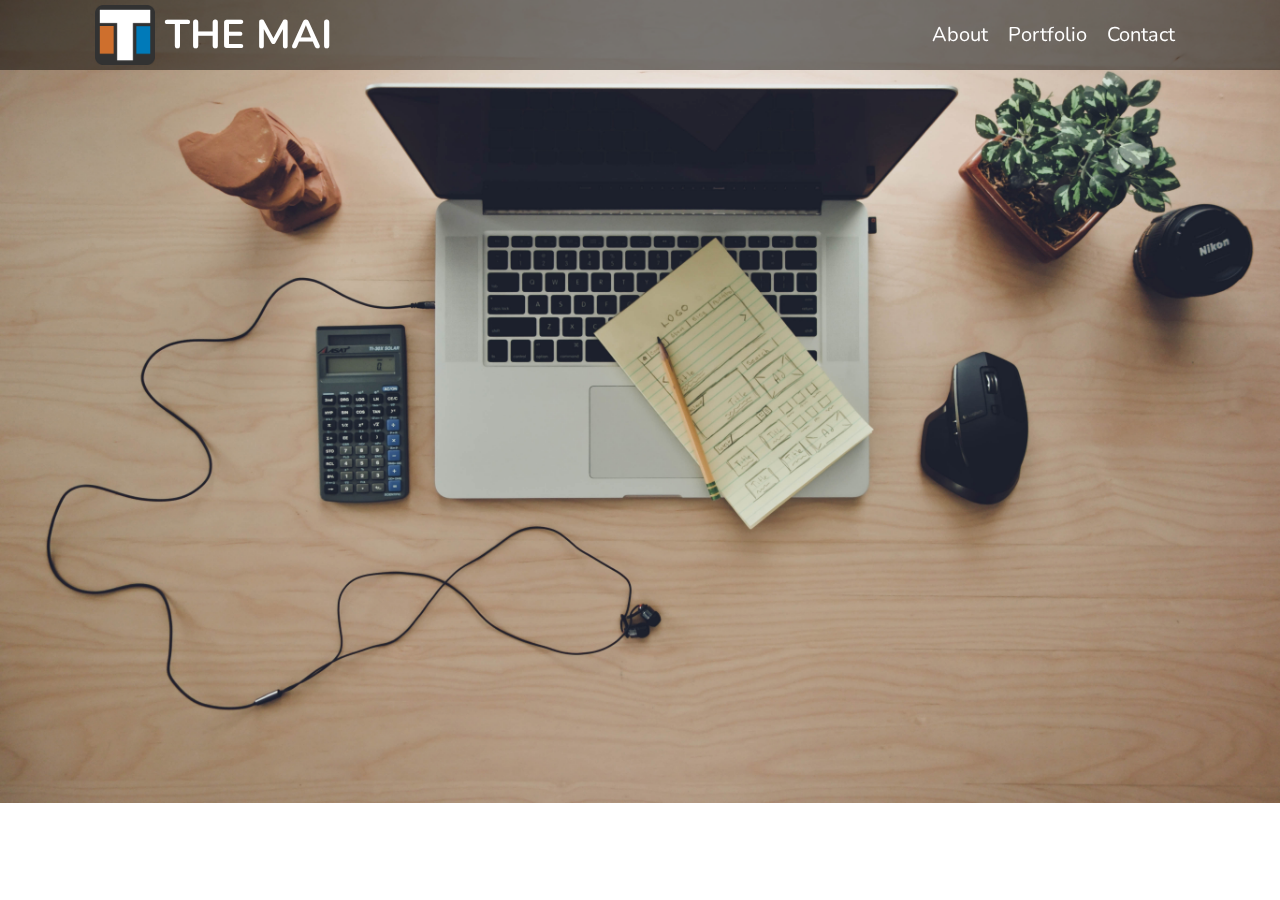
==== index.html @ 0ff96a05 "add header baner and header background" ====
<!DOCTYPE html>
<html lang="en">

<head>
    <meta charset="UTF-8">
    <meta name="viewport" content="width=device-width, initial-scale=1.0">
    <meta http-equiv="X-UA-Compatible" content="ie=edge">

    <link rel="stylesheet" href="./assets/css/reset.css">
    <link rel="stylesheet" href="https://maxcdn.bootstrapcdn.com/bootstrap/4.0.0/css/bootstrap.min.css" integrity="sha384-Gn5384xqQ1aoWXA+058RXPxPg6fy4IWvTNh0E263XmFcJlSAwiGgFAW/dAiS6JXm"
        crossorigin="anonymous">
    <script src="https://maxcdn.bootstrapcdn.com/bootstrap/4.0.0/js/bootstrap.min.js" integrity="sha384-JZR6Spejh4U02d8jOt6vLEHfe/JQGiRRSQQxSfFWpi1MquVdAyjUar5+76PVCmYl"
        crossorigin="anonymous"></script>
    <link rel="stylesheet" href="./assets/css/style.css">

    <link rel="icon" href="./assets/images/favicon.ico">
    <link href="https://fonts.googleapis.com/css?family=Nunito" rel="stylesheet">


    <title>The Mai | Developer</title>
</head>

<body>
    <header>
        <img class="header-bg" src="./assets/images/header-bg2_1.jpg" alt="header background" />
        
        <!-- Header Banner-->
        <div class="header-wrapper">
            <div class="cointainer">
                <div class="row">
                    <!-- Header Logo + Text -->
                    <div class="logo-header col-lg-3">
                        <img class="logo" src="./assets/images/fullicon-lighter.png" alt="The Mai Logo" />
                        <h1>THE MAI</h1>
                    </div>                    
                    <!-- Header Navigation -->
                    <div class="col-lg-9 d-flex align-items-center justify-content-end">
                        <ul class="nav">
                            <li class="nav-item">
                                <a class="nav-link active" href="#">About</a>
                            </li>
                            <li class="nav-item">
                                <a class="nav-link active" href="#">Portfolio</a>
                            </li>
                            <li class="nav-item">
                                <a class="nav-link active" href="#">Contact</a>
                            </li>
                        </ul>
                    </div>
                    <!-- Header Floating Text -->
                </div>
            </div>
        </div>        


    </header>


</body>

</html>
---- assets/css/style.css ----
body {
    height: 150%;
}

header {
    width: 100%;        
    
}

.header-wrapper {    
    width: inherit;
    position: fixed;        
    margin: auto;
    background: url("../images/black50.png");
    font-family: 'Nunito', sans-serif;    
}

.header-bg {
    position: fixed;
    width: inherit;     
    
    z-index: 0;
}

.header-wrapper .cointainer {
    width: 1100px;
    margin: auto;
    padding: 5px;
    opacity: 1;
}

.logo-header .logo {
    width: 60px;
    height: 60px;
    float: left;
    margin-right: 10px;
}

h1 {    
    font-weight: bold;        
    color: #ffffff;
    line-height: 60px;
    margin: 0;
}

.nav-link {    
    font-size: 20px;
    padding: 10px;
    color: #fff;
}
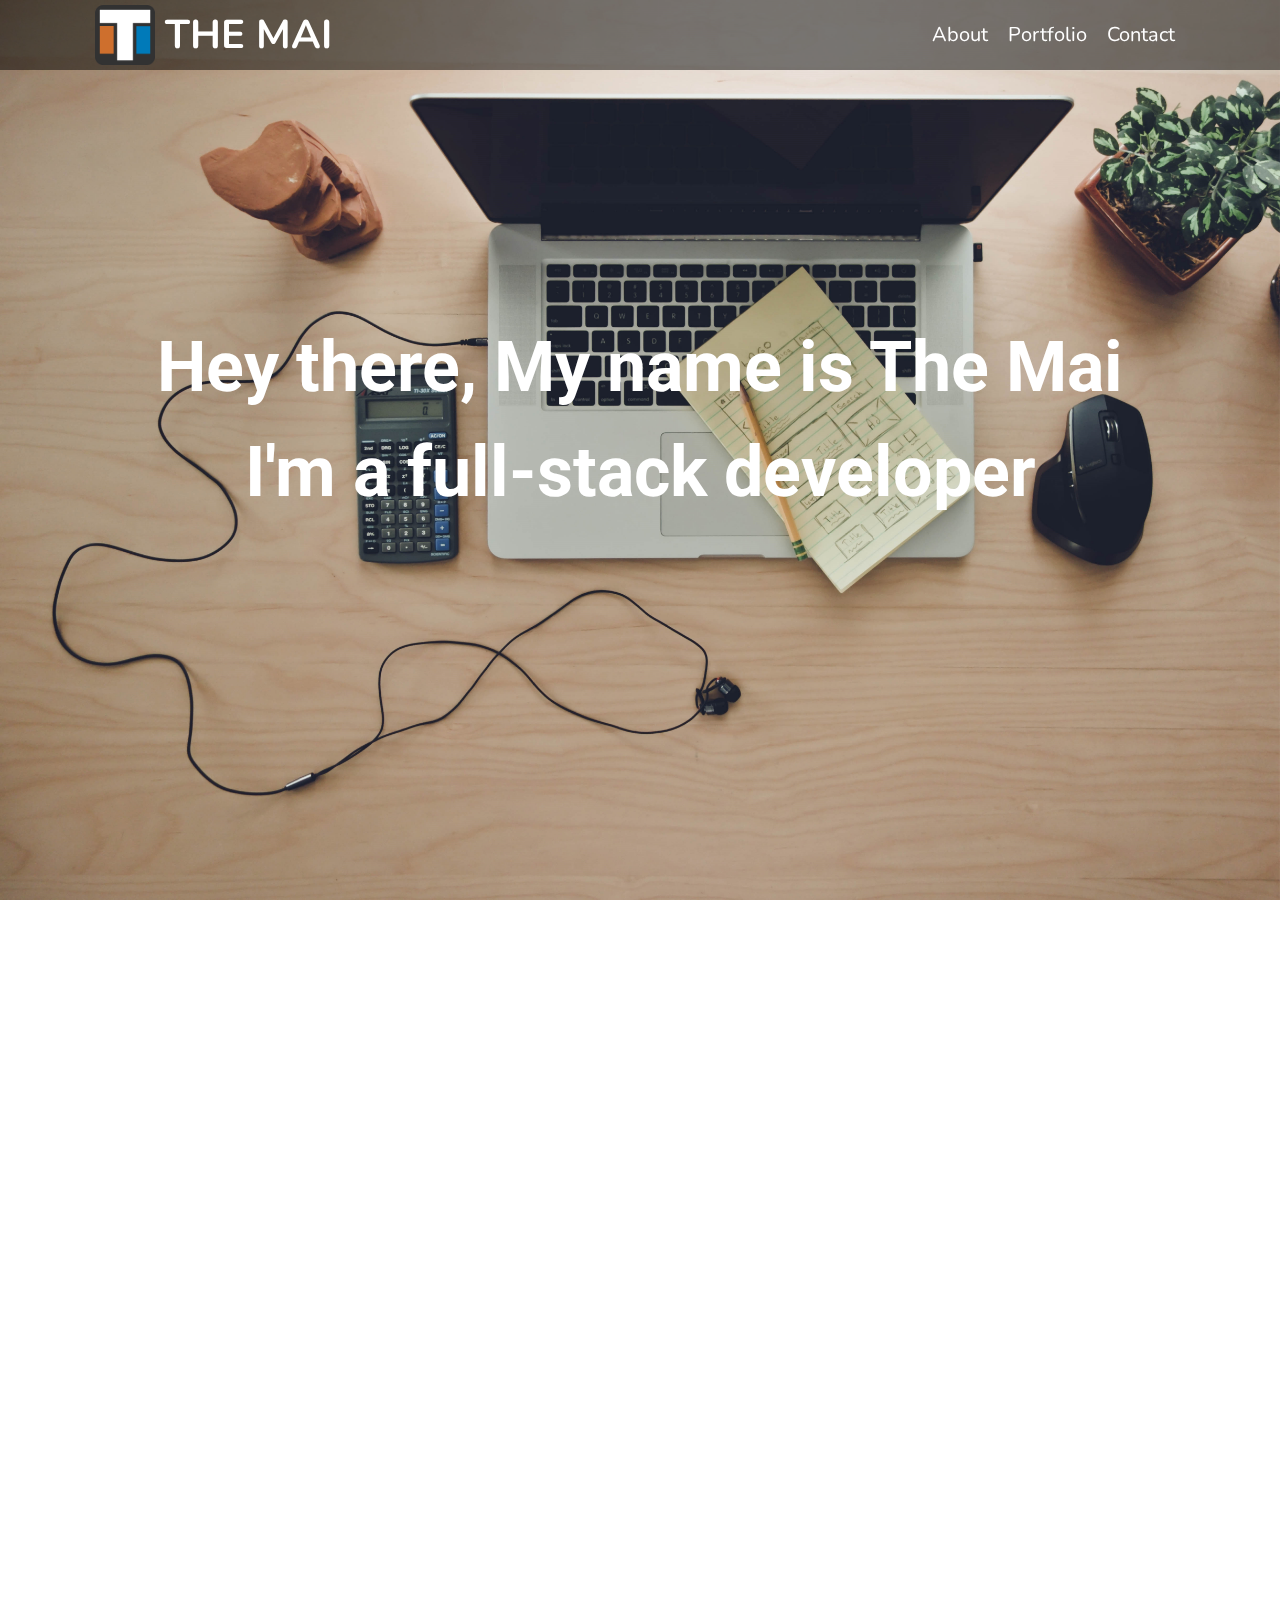
==== commit ec1b90e8: "finish header" ====
--- a/index.html
+++ b/index.html
@@ -12,9 +12,11 @@
     <script src="https://maxcdn.bootstrapcdn.com/bootstrap/4.0.0/js/bootstrap.min.js" integrity="sha384-JZR6Spejh4U02d8jOt6vLEHfe/JQGiRRSQQxSfFWpi1MquVdAyjUar5+76PVCmYl"
         crossorigin="anonymous"></script>
     <link rel="stylesheet" href="./assets/css/style.css">
+    <link rel="stylesheet" href="./assets/css/hover.css">
 
     <link rel="icon" href="./assets/images/favicon.ico">
-    <link href="https://fonts.googleapis.com/css?family=Nunito" rel="stylesheet">
+    <link href="https://fonts.googleapis.com/css?family=Nunito|Roboto" rel="stylesheet">
+
 
 
     <title>The Mai | Developer</title>
@@ -22,39 +24,44 @@
 
 <body>
     <header>
-        <img class="header-bg" src="./assets/images/header-bg2_1.jpg" alt="header background" />
-        
+        <!-- Header Background -->
+        <div class="header-background"></div>
         <!-- Header Banner-->
-        <div class="header-wrapper">
+        <div class="header-wrapper sticky-top">
             <div class="cointainer">
                 <div class="row">
                     <!-- Header Logo + Text -->
                     <div class="logo-header col-lg-3">
                         <img class="logo" src="./assets/images/fullicon-lighter.png" alt="The Mai Logo" />
                         <h1>THE MAI</h1>
-                    </div>                    
+                    </div>
                     <!-- Header Navigation -->
                     <div class="col-lg-9 d-flex align-items-center justify-content-end">
                         <ul class="nav">
                             <li class="nav-item">
-                                <a class="nav-link active" href="#">About</a>
+                                <a class="nav-link hvr-underline-from-center" tabIndex="-1" href="#">About</a>
                             </li>
                             <li class="nav-item">
-                                <a class="nav-link active" href="#">Portfolio</a>
+                                <a class="nav-link hvr-underline-from-center" href="#">Portfolio</a>
                             </li>
                             <li class="nav-item">
-                                <a class="nav-link active" href="#">Contact</a>
+                                <a class="nav-link hvr-underline-from-center" href="#">Contact</a>
                             </li>
-                        </ul>
+                        </ul>                                                
                     </div>
-                    <!-- Header Floating Text -->
                 </div>
             </div>
-        </div>        
-
-
+        </div>
+        <!-- Header Floating Text -->        
+            <div class="floating-text">
+                Hey there, My name is The Mai
+                <br/> I'm a full-stack developer
+            </div>        
     </header>
 
+    <div class="content-wrapper">
+
+    </div>
 
 </body>
 
--- a/assets/css/style.css
+++ b/assets/css/style.css
@@ -1,32 +1,36 @@
-body {
-    height: 150%;
+body {    
+    height: 3000px;
 }
 
-header {
-    width: 100%;        
+header {            
+    height: 100vh;    
+    width: 100%;
     
 }
 
+.header-background {    
+    position: fixed;
+    background: url("../images/header-bg2_1.jpg");
+    background-repeat: no-repeat;
+    background-size: cover;
+    height: inherit;
+    width: inherit;
+}
+
 .header-wrapper {    
-    width: inherit;
-    position: fixed;        
+    width: inherit;    
     margin: auto;
     background: url("../images/black50.png");
     font-family: 'Nunito', sans-serif;    
 }
-
-.header-bg {
-    position: fixed;
-    width: inherit;     
-    
-    z-index: 0;
+.header-bg {    
+    width: inherit;             
 }
 
 .header-wrapper .cointainer {
     width: 1100px;
     margin: auto;
     padding: 5px;
-    opacity: 1;
 }
 
 .logo-header .logo {
@@ -45,6 +49,36 @@
 
 .nav-link {    
     font-size: 20px;
-    padding: 10px;
+    padding: 3px 10px 3px 10px;
+
+    color: #fff;    
+}
+
+.nav-link:hover {
     color: #fff;
 }
+
+.content-wrapper {        
+    position: relative;  
+    width: 100%;
+    height: 5000px;
+    background: white;  
+}
+
+.floating-text {
+    position: fixed;
+    width: 100%;         
+    top: 35vh;
+    font-size: 70px;
+    font-weight: bolder;
+    font-family: 'Roboto', sans-serif; 
+    color: #fff;
+    text-align: center;    
+    margin: auto;
+}
+
+.clearfix::after {
+    content: "";
+    clear: both;
+    display: table;
+}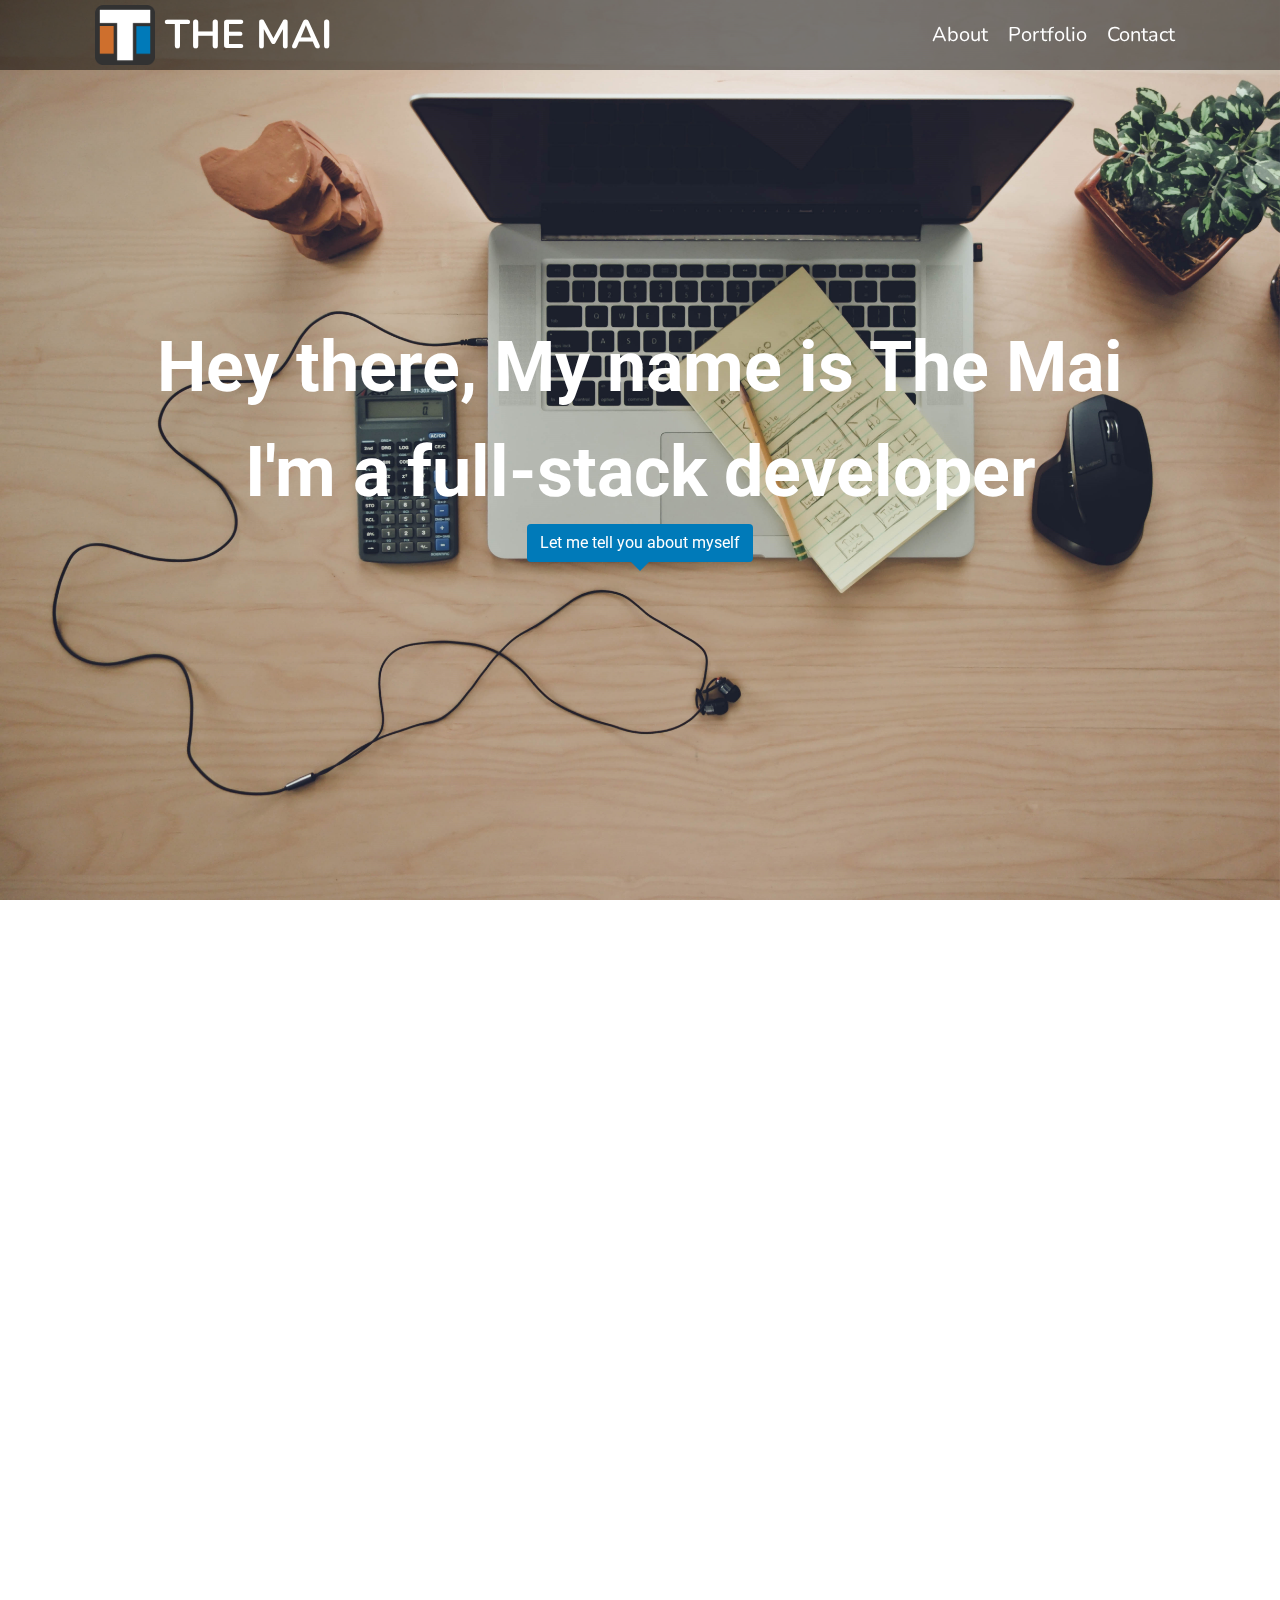
==== commit 7f856b67: "add header button" ====
--- a/index.html
+++ b/index.html
@@ -11,13 +11,11 @@
         crossorigin="anonymous">
     <script src="https://maxcdn.bootstrapcdn.com/bootstrap/4.0.0/js/bootstrap.min.js" integrity="sha384-JZR6Spejh4U02d8jOt6vLEHfe/JQGiRRSQQxSfFWpi1MquVdAyjUar5+76PVCmYl"
         crossorigin="anonymous"></script>
+    <link rel="stylesheet" href="./assets/css/hover.css">
     <link rel="stylesheet" href="./assets/css/style.css">
-    <link rel="stylesheet" href="./assets/css/hover.css">
 
     <link rel="icon" href="./assets/images/favicon.ico">
     <link href="https://fonts.googleapis.com/css?family=Nunito|Roboto" rel="stylesheet">
-
-
 
     <title>The Mai | Developer</title>
 </head>
@@ -47,19 +45,25 @@
                             <li class="nav-item">
                                 <a class="nav-link hvr-underline-from-center" href="#">Contact</a>
                             </li>
-                        </ul>                                                
+                        </ul>
                     </div>
                 </div>
             </div>
         </div>
-        <!-- Header Floating Text -->        
-            <div class="floating-text">
-                Hey there, My name is The Mai
-                <br/> I'm a full-stack developer
-            </div>        
+        <!-- Header Floating Text -->
+        <div class="floating-text">
+            Hey there, My name is The Mai <br/> I'm a full-stack developer
+            <br/>
+            <button class="btn hvr-hang hvr-bubble-bottom btn-header">
+                Let me tell you about myself
+            </button>
+        </div>
     </header>
 
     <div class="content-wrapper">
+        <section id="about-section">
+
+        </section>
 
     </div>
 
--- a/assets/css/style.css
+++ b/assets/css/style.css
@@ -55,14 +55,7 @@
 }
 
 .nav-link:hover {
-    color: #fff;
-}
-
-.content-wrapper {        
-    position: relative;  
-    width: 100%;
-    height: 5000px;
-    background: white;  
+    color: #fff; 
 }
 
 .floating-text {
@@ -73,12 +66,28 @@
     font-weight: bolder;
     font-family: 'Roboto', sans-serif; 
     color: #fff;
-    text-align: center;    
-    margin: auto;
+    text-align: center;             
+}
+
+.content-wrapper {        
+    position: relative;  
+    width: 100%;
+    height: 5000px;
+    background: white;  
 }
 
 .clearfix::after {
     content: "";
     clear: both;
     display: table;
+}
+
+.btn-header {    
+    background: #007AB9;
+    color: #fff;    
+    top:-40px;    
+}
+
+.btn:focus, .btn:active {    
+    box-shadow: none;
 }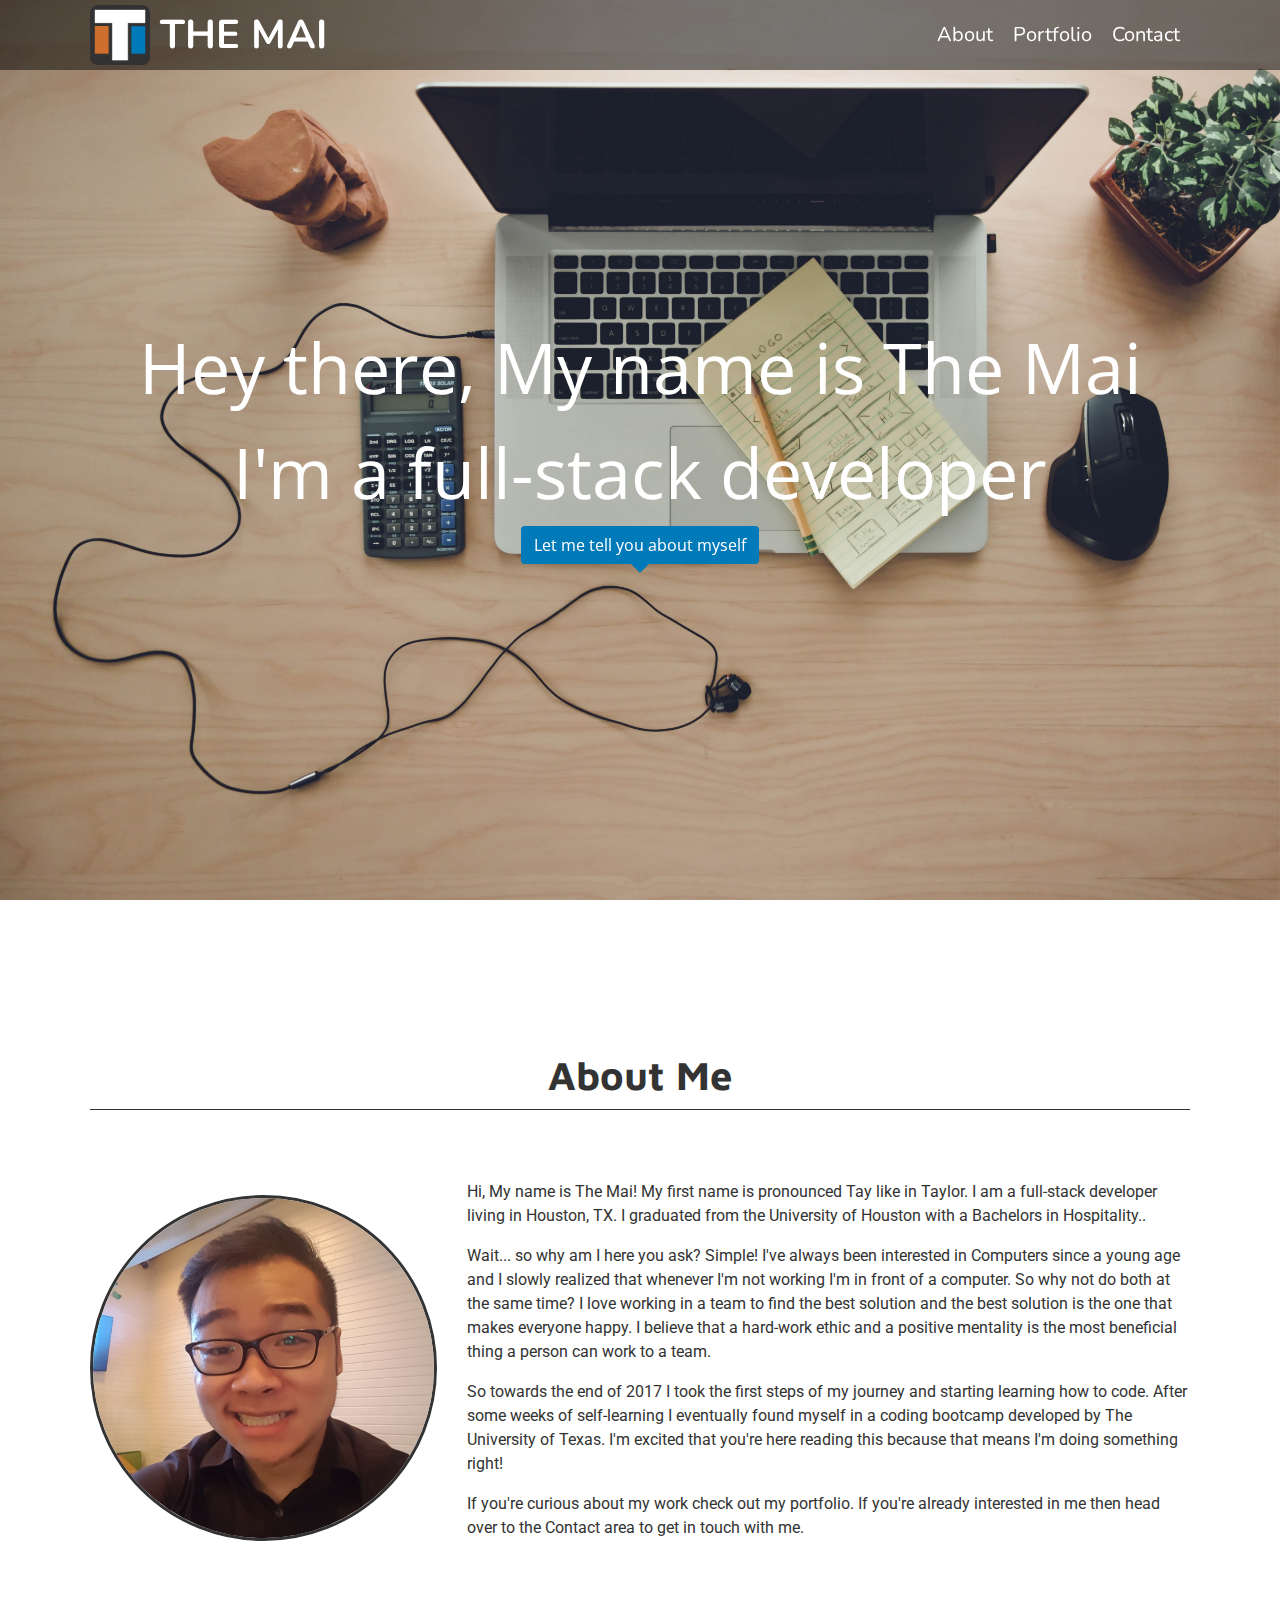
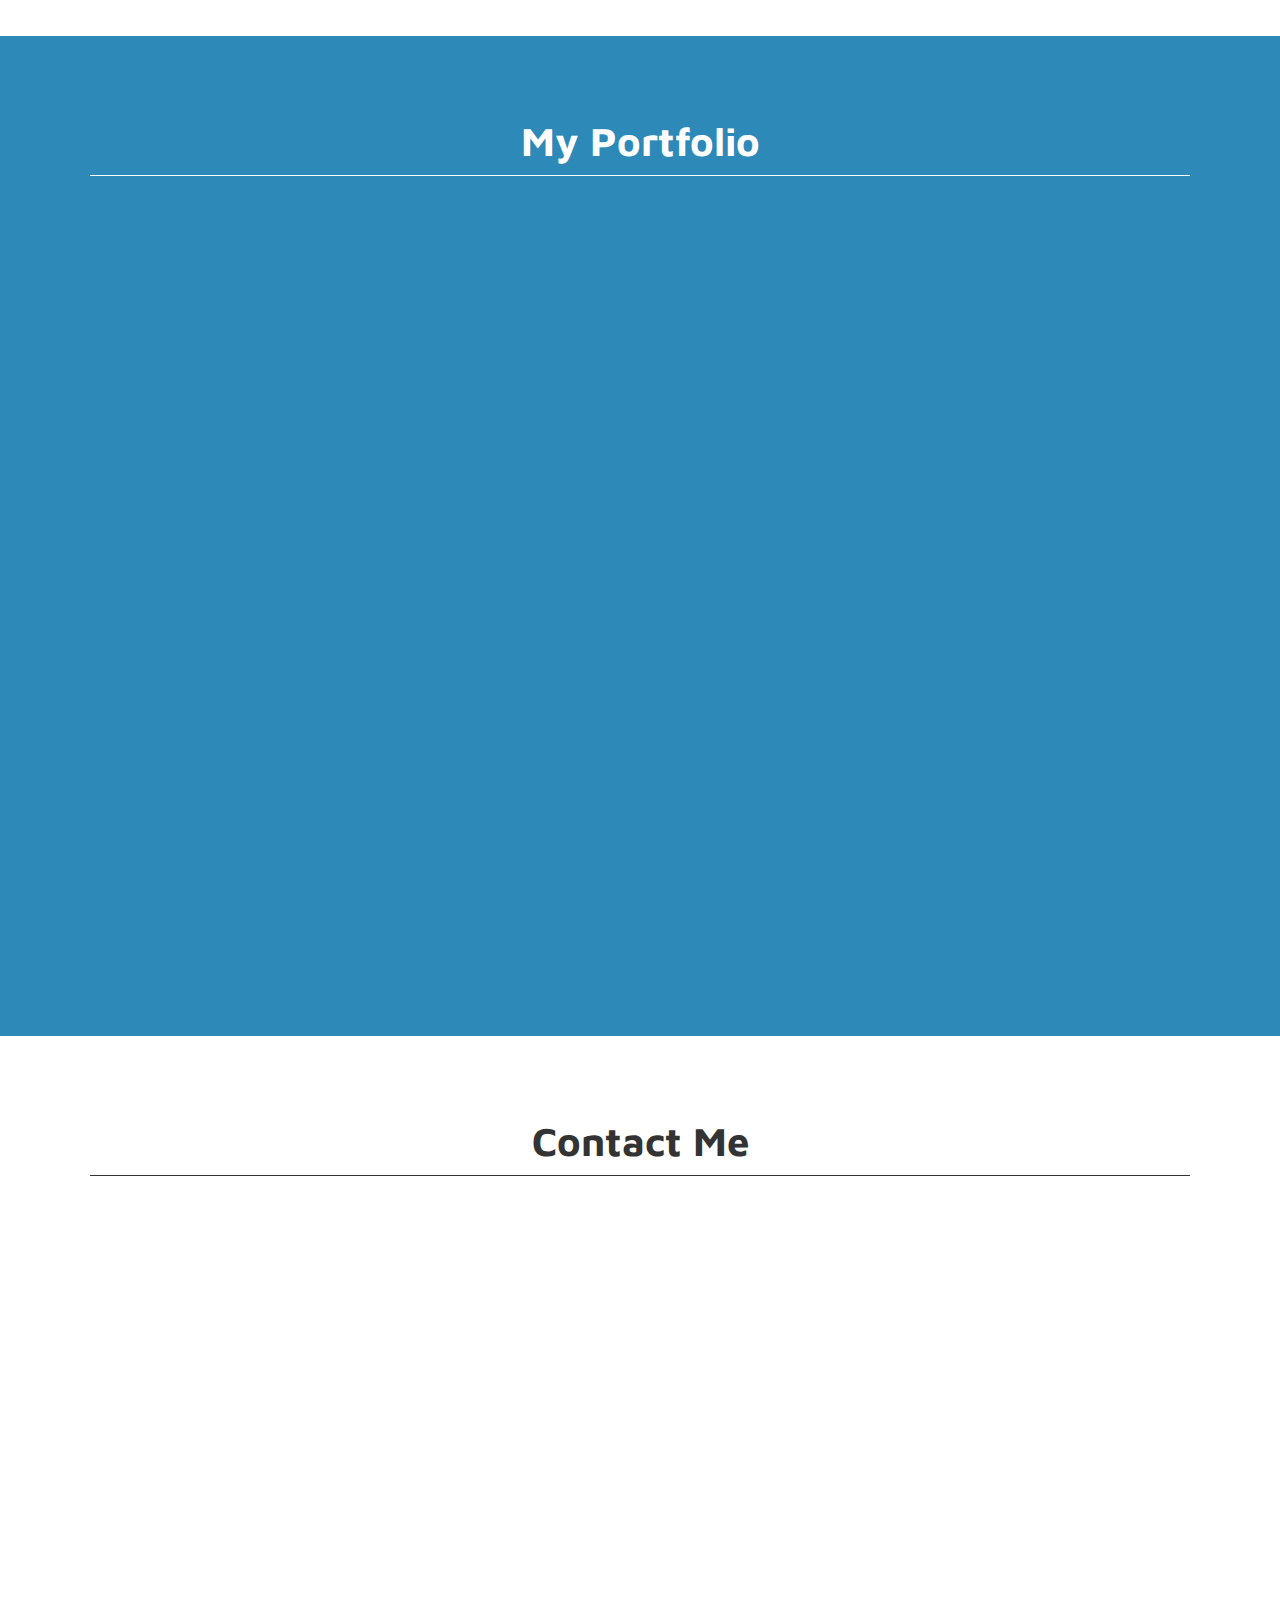
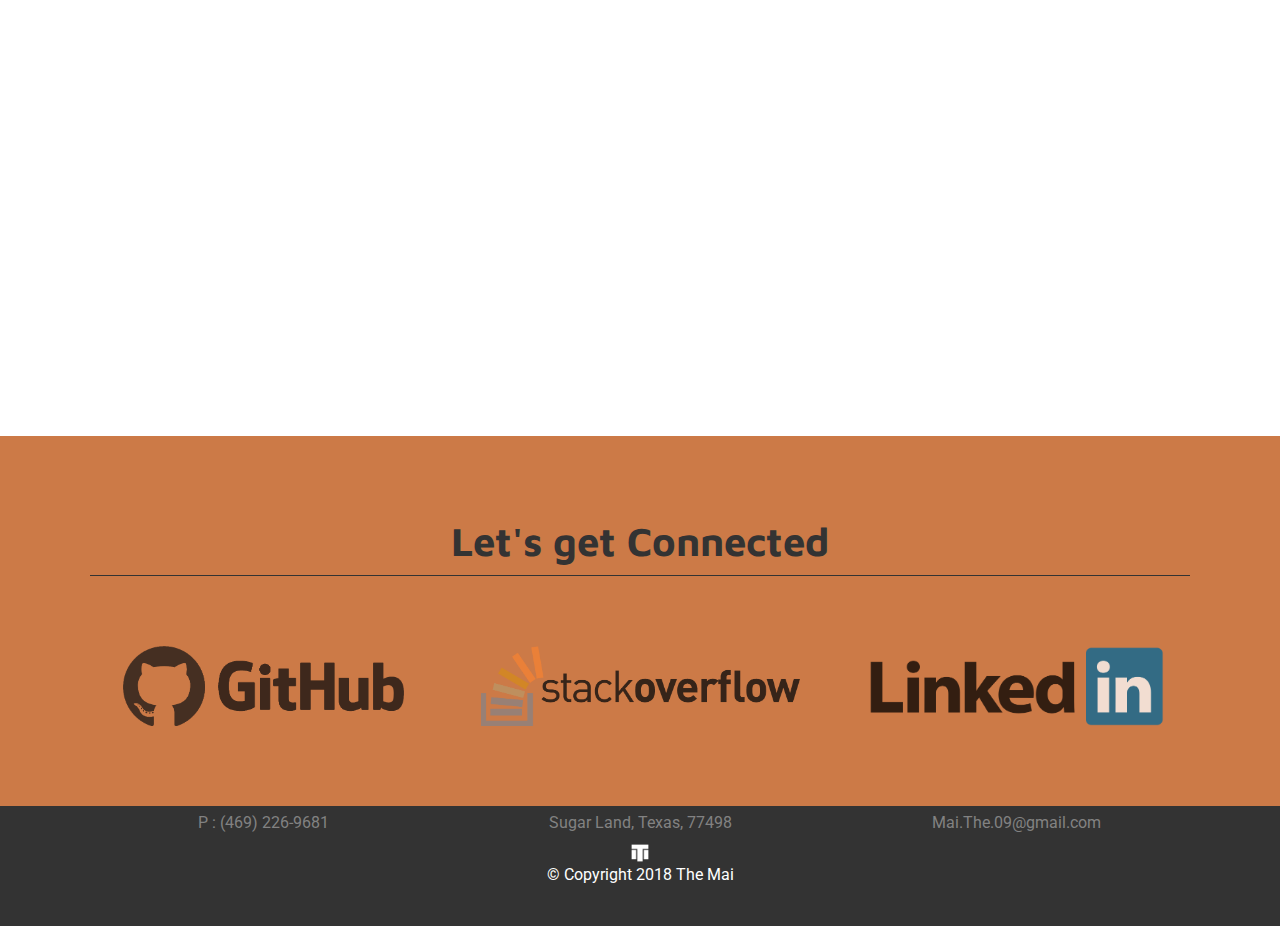
==== commit 21da412a: "Finish connect section footer" ====
--- a/index.html
+++ b/index.html
@@ -11,62 +11,167 @@
         crossorigin="anonymous">
     <script src="https://maxcdn.bootstrapcdn.com/bootstrap/4.0.0/js/bootstrap.min.js" integrity="sha384-JZR6Spejh4U02d8jOt6vLEHfe/JQGiRRSQQxSfFWpi1MquVdAyjUar5+76PVCmYl"
         crossorigin="anonymous"></script>
+    <link href="https://fonts.googleapis.com/css?family=Open+Sans:700|Nunito|Roboto|Maven+Pro:700" rel="stylesheet">
     <link rel="stylesheet" href="./assets/css/hover.css">
     <link rel="stylesheet" href="./assets/css/style.css">
 
     <link rel="icon" href="./assets/images/favicon.ico">
-    <link href="https://fonts.googleapis.com/css?family=Nunito|Roboto" rel="stylesheet">
 
-    <title>The Mai | Developer</title>
+
+    <title>The Mai | I Make Things</title>
 </head>
 
 <body>
+    <!-- Sticky Banner-->
+    <div class="banner-wrapper sticky-top">
+        <div class="cointainer">
+            <div class="row">
+                <!-- Sticky Logo + Text -->
+                <div class="logo-header col-lg-3">
+                    <a href="#">
+                        <img class="logo" src="./assets/images/fullicon-lighter.png" alt="The Mai Logo" />
+                        <h1>THE MAI</h1>
+                    </a>
+                </div>
+                <!-- Sticky Navigation -->
+                <div class="col-lg-9 d-flex align-items-center justify-content-end">
+                    <ul class="nav">
+                        <li class="nav-item">
+                            <a class="nav-link hvr-underline-from-center" href="#about-section">About</a>
+                        </li>
+                        <li class="nav-item">
+                            <a class="nav-link hvr-underline-from-center" href="#portfolio-section">Portfolio</a>
+                        </li>
+                        <li class="nav-item">
+                            <a class="nav-link hvr-underline-from-center" href="#contact-section">Contact</a>
+                        </li>
+                    </ul>
+                </div>
+            </div>
+        </div>
+    </div>
+
     <header>
         <!-- Header Background -->
         <div class="header-background"></div>
-        <!-- Header Banner-->
-        <div class="header-wrapper sticky-top">
-            <div class="cointainer">
-                <div class="row">
-                    <!-- Header Logo + Text -->
-                    <div class="logo-header col-lg-3">
-                        <img class="logo" src="./assets/images/fullicon-lighter.png" alt="The Mai Logo" />
-                        <h1>THE MAI</h1>
-                    </div>
-                    <!-- Header Navigation -->
-                    <div class="col-lg-9 d-flex align-items-center justify-content-end">
-                        <ul class="nav">
-                            <li class="nav-item">
-                                <a class="nav-link hvr-underline-from-center" tabIndex="-1" href="#">About</a>
-                            </li>
-                            <li class="nav-item">
-                                <a class="nav-link hvr-underline-from-center" href="#">Portfolio</a>
-                            </li>
-                            <li class="nav-item">
-                                <a class="nav-link hvr-underline-from-center" href="#">Contact</a>
-                            </li>
-                        </ul>
+        <!-- Header Floating Text -->
+        <div class="floating-text">
+            Hey there, My name is The Mai
+            <br/> I'm a full-stack developer
+            <br/>
+            <a href="#about-section">
+                <button class="btn hvr-hang hvr-bubble-bottom btn-header">
+                    Let me tell you about myself
+                </button>
+            </a>
+        </div>
+    </header>
+
+    <!-- Start of Content -->
+    <!-- About Section -->
+    <div id="about-section" class="content-wrapper">
+        <div class="cointainer">
+            <div class="content">
+                <div class="cointainer">
+                    <h2 class="header-slate">About Me </h2>
+                    <div class="row">
+                        <div class="col-lg-4 align-self-center">
+                            <image class="selfie" src="./assets/images/about-selfie.png" alt="Selfie" />
+                        </div>
+                        <div class="col-lg-8">
+                            <p>
+                                Hi, My name is The Mai! My first name is pronounced Tay like in Taylor. I am a full-stack developer living in Houston, TX.
+                                I graduated from the University of Houston with a Bachelors in Hospitality..
+                            </p>
+                            <p> Wait... so why am I here you ask? Simple! I've always been interested in Computers since a young
+                                age and I slowly realized that whenever I'm not working I'm in front of a computer. So why
+                                not do both at the same time? I love working in a team to find the best solution and the
+                                best solution is the one that makes everyone happy. I believe that a hard-work ethic and
+                                a positive mentality is the most beneficial thing a person can work to a team.
+                            </p>
+                            <p>
+                                So towards the end of 2017 I took the first steps of my journey and starting learning how to code. After some weeks of self-learning
+                                I eventually found myself in a coding bootcamp developed by The University of Texas. I'm
+                                excited that you're here reading this because that means I'm doing something right!
+                            </p>
+                            <p>
+                                If you're curious about my work check out my portfolio. If you're already interested in me then head over to the Contact
+                                area to get in touch with me.
+                            </p>
+                        </div>
                     </div>
                 </div>
             </div>
         </div>
-        <!-- Header Floating Text -->
-        <div class="floating-text">
-            Hey there, My name is The Mai <br/> I'm a full-stack developer
-            <br/>
-            <button class="btn hvr-hang hvr-bubble-bottom btn-header">
-                Let me tell you about myself
-            </button>
+    </div>
+    <!-- Portfolio Section -->
+    <div id="portfolio-section" class="content-wrapper">
+        <div class="cointainer">
+            <div class="content">
+                <h2 class="header-slate">My Portfolio </h2>
+
+            </div>
         </div>
-    </header>
-
-    <div class="content-wrapper">
-        <section id="about-section">
-
-        </section>
-
+    </div>
+    <!-- Contact Section -->
+    <div id="contact-section" class="content-wrapper">
+        <div class="cointainer">
+            <div class="content">
+                <h2 class="header-slate">Contact Me</h2>
+            </div>
+        </div>
+    </div>
+    <!-- Connect Section -->
+    <div id="connect-section" class="content-wrapper">
+        <div class="cointainer">
+            <div class="content">
+                <h2 class="header-slate">Let's get Connected</h2>
+                <div class="row">
+                    <div class="col-4 text-center">
+                        <a href="https://github.com/RealTayy" target=”_blank” >
+                            <img class="connect-logo hvr-grow" src="./assets/images/github.png" alt="github logo" />
+                        </a>
+                    </div>
+                    <div class="col-4 text-center">
+                        <a href="https://stackoverflow.com/users/8123099/tay-mai" target=”_blank” >
+                            <img class="connect-logo hvr-grow" src="./assets/images/stack.png" alt="stack overflow logo" />
+                        </a>
+                    </div>
+                    <div class="col-4 text-center">
+                        <a href="https://www.linkedin.com/in/the-mai-44703b91/" target=”_blank” >
+                            <img class="connect-logo hvr-grow" src="./assets/images/linked.png" alt="linkedin logo" />
+                        </a>
+                    </div>
+                </div>
+            </div>
+        </div>
     </div>
 
+    <!-- Footer -->
+    <footer class="footer-wrapper">
+        <div class="cointainer">
+            <div class="row">
+                <div class="col text-center">
+                    P : (469) 226-9681
+                </div>
+                <div class="col text-center">
+                    Sugar Land, Texas, 77498
+                </div>
+                <div class="col text-center">
+                    Mai.The.09@gmail.com
+                </div>
+            </div>
+            <div class="row justify-content-center">
+                <div class="copyright col text-center">
+                    <img class="mini-logo" src="./assets/images/white-mini-nobg.png" alt="mini logo" />
+                    </br>
+                    &copy; Copyright 2018 The Mai
+                </div>
+            </div>
+        </div>
+    </footer>
+        
 </body>
 
+
 </html>--- a/assets/css/style.css
+++ b/assets/css/style.css
@@ -1,39 +1,37 @@
-body {    
-    height: 3000px;
-}
-
 header {            
-    height: 100vh;    
+    height: 100vh;
     width: 100%;
     
 }
 
-.header-background {    
+.header-background {            
     position: fixed;
-    background: url("../images/header-bg2_1.jpg");
+    top: -70px; /* Set this to same as height in banner-wrapper pls */
+    background: url("../images/header-bg2.jpeg");
     background-repeat: no-repeat;
     background-size: cover;
-    height: inherit;
+    height: calc(100vh + 70px); /* Set this to same as height in banner-wrapper pls */
     width: inherit;
 }
 
-.header-wrapper {    
-    width: inherit;    
+.banner-wrapper {            
     margin: auto;
     background: url("../images/black50.png");
     font-family: 'Nunito', sans-serif;    
+    padding: 5px;
+    height: 70px; /* Change stuff in header-background when you change this pls*/
 }
+
 .header-bg {    
     width: inherit;             
 }
 
-.header-wrapper .cointainer {
+.cointainer {
     width: 1100px;
-    margin: auto;
-    padding: 5px;
+    margin: auto;    
 }
 
-.logo-header .logo {
+.logo {
     width: 60px;
     height: 60px;
     float: left;
@@ -62,18 +60,26 @@
     position: fixed;
     width: 100%;         
     top: 35vh;
-    font-size: 70px;
-    font-weight: bolder;
-    font-family: 'Roboto', sans-serif; 
+    font-size: 70px;    
+    font-family: 'Open Sans', sans-serif;        
     color: #fff;
     text-align: center;             
 }
 
+.btn-header {    
+    background: #007AB9;
+    color: #fff;    
+    top:-40px;    
+}
+
 .content-wrapper {        
     position: relative;  
+    padding: 80px 0 80px 0;    
     width: 100%;
-    height: 5000px;
-    background: white;  
+    background: white;
+    border-top: 1px solid transparent;    
+    font-family: 'Roboto', sans-serif;
+    color: #333;
 }
 
 .clearfix::after {
@@ -82,12 +88,75 @@
     display: table;
 }
 
-.btn-header {    
-    background: #007AB9;
-    color: #fff;    
-    top:-40px;    
+.btn:focus, .btn:active {    
+    box-shadow: none;
 }
 
-.btn:focus, .btn:active {    
-    box-shadow: none;
+a:hover {
+    text-decoration: none;
+}
+
+.header-slate {        
+    margin-bottom: 70px;
+    padding-bottom: 10px ;    
+    font-family: 'Maven Pro', sans-serif;
+    font-weight: bolder;
+    text-align: center;
+    font-size: 40px;    
+    
+    border-bottom: 1px solid #333;
+}
+
+.selfie {    
+    height: inherit;
+    width: inherit;    
+    border-radius: 50%;
+    border: 3px solid #333;
+}
+
+/* Delete this part later pls */
+#portfolio-section, #contact-section {
+    height: 1000px;
+}
+
+#portfolio-section {
+    background: #2D89B7;
+    color: #fff;
+}
+
+#portfolio-section .header-slate {
+    border-color: #fff;
+}
+
+#connect-section {
+    background: #CC7A47;
+}
+
+.connect-logo {
+    opacity: .75;
+    height: 80px;
+}
+
+.connect-logo:hover {
+    opacity: 1;
+}
+
+.footer-wrapper {
+    position: relative;
+    padding: 5px;      
+    height: 120px;  
+    width: 100%;
+    background: #333;    
+    font-family: 'Roboto', sans-serif;
+    color: #828282;
+}
+
+.mini-logo {    
+    margin-top: .5rem;
+    height: 20px;
+    width: 20px;
+}
+
+.copyright {
+    color: #fff;
 }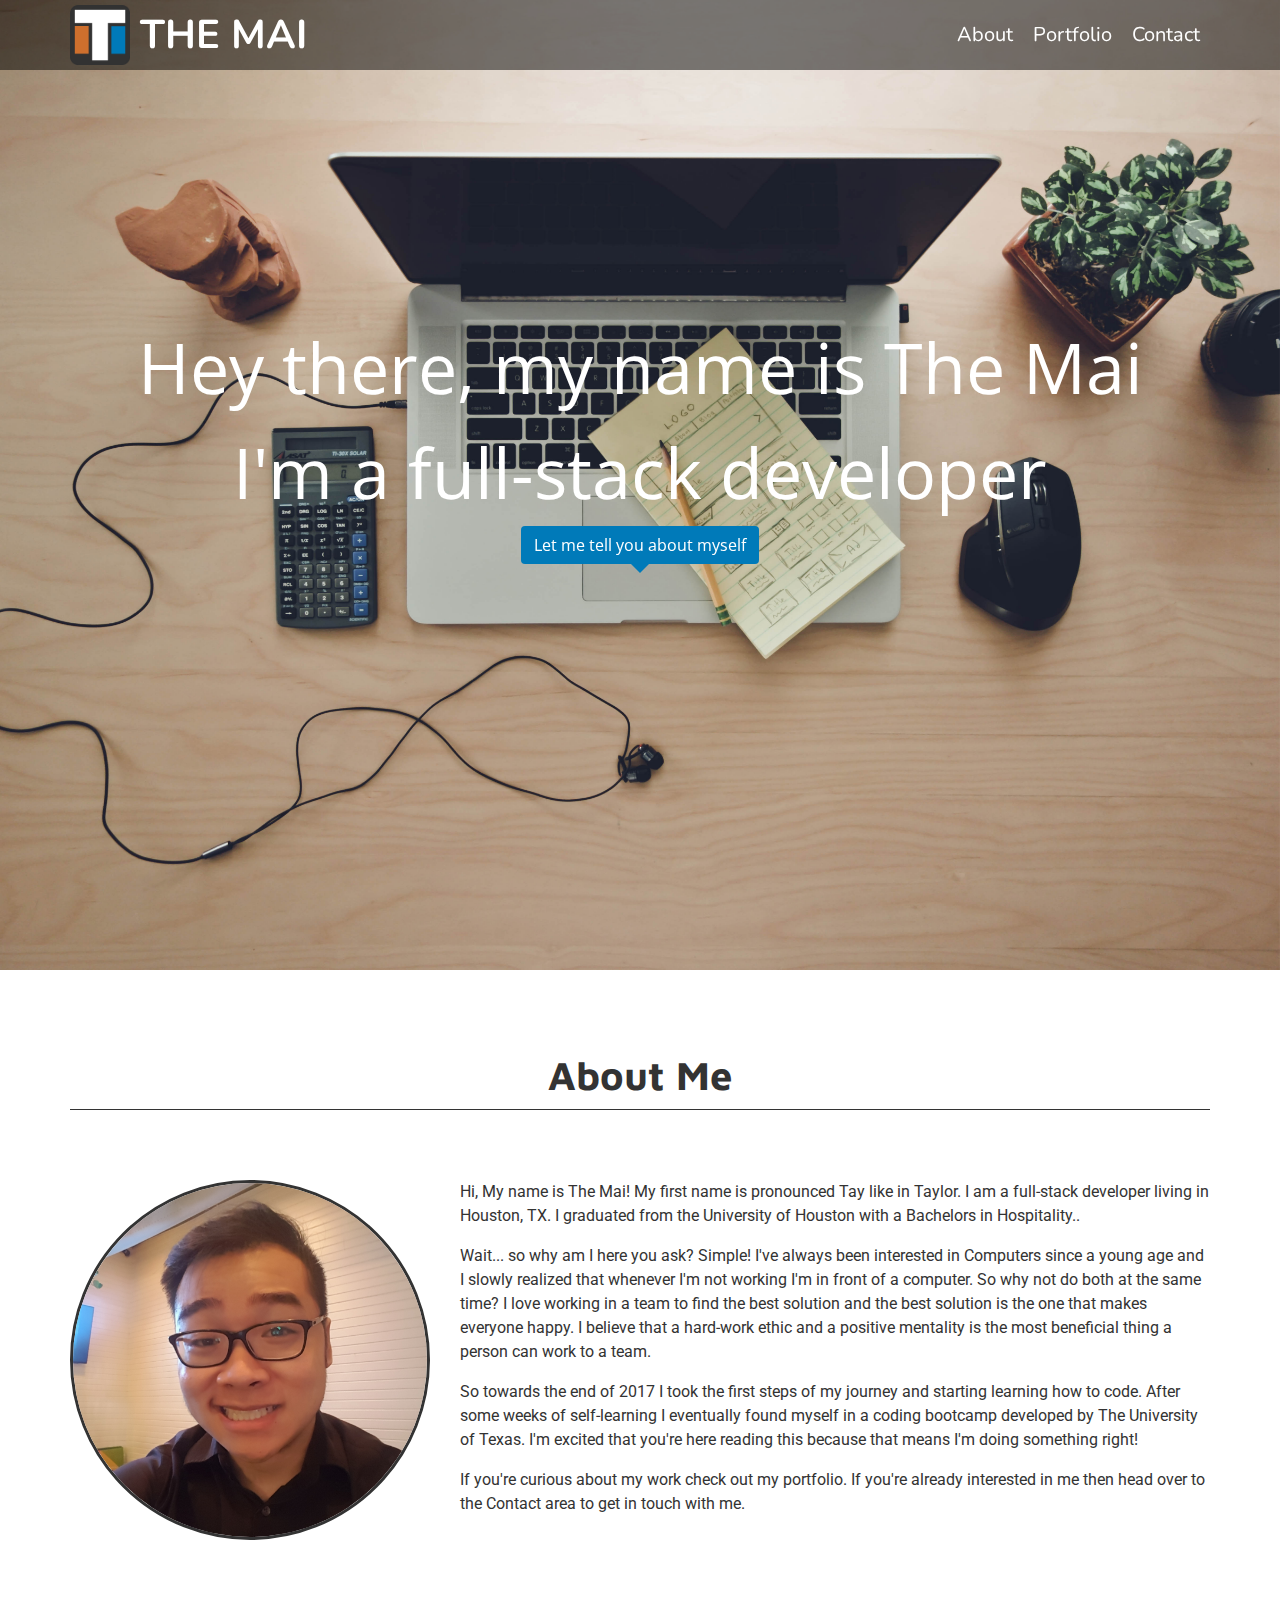
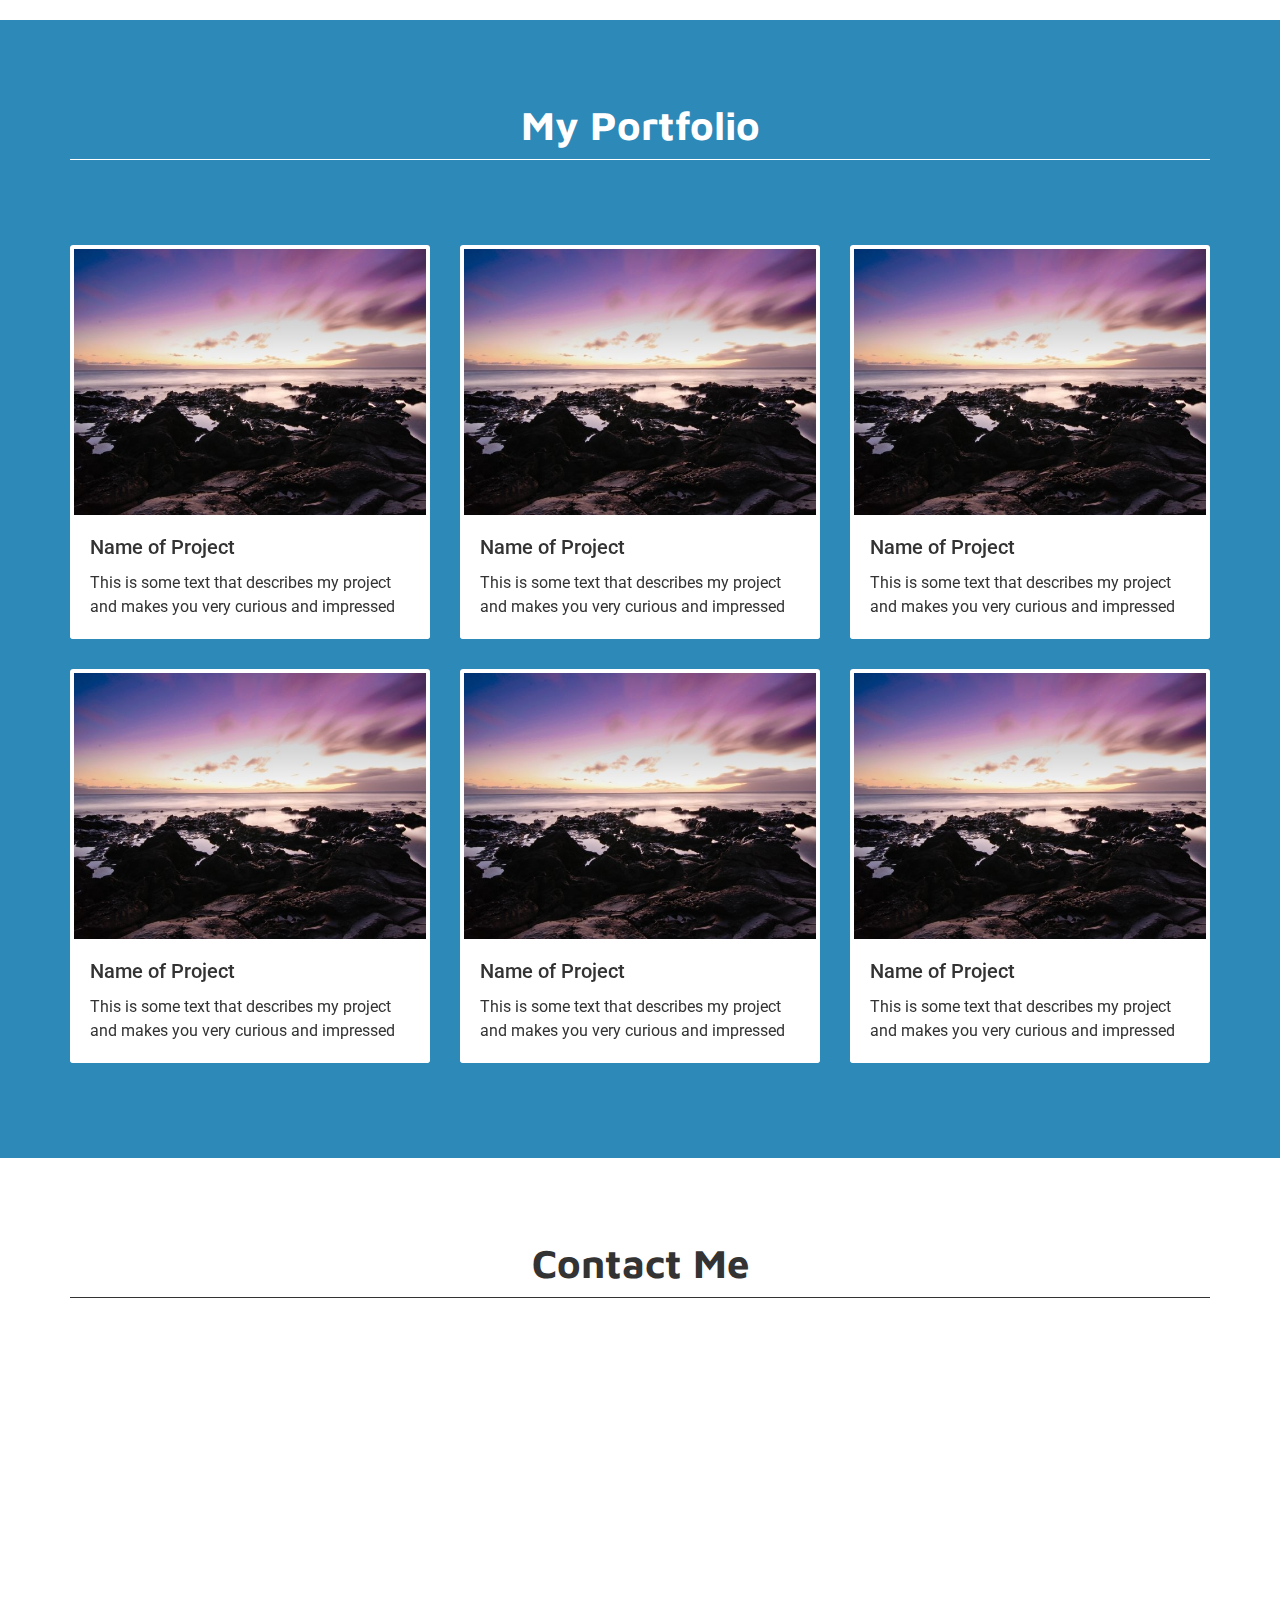
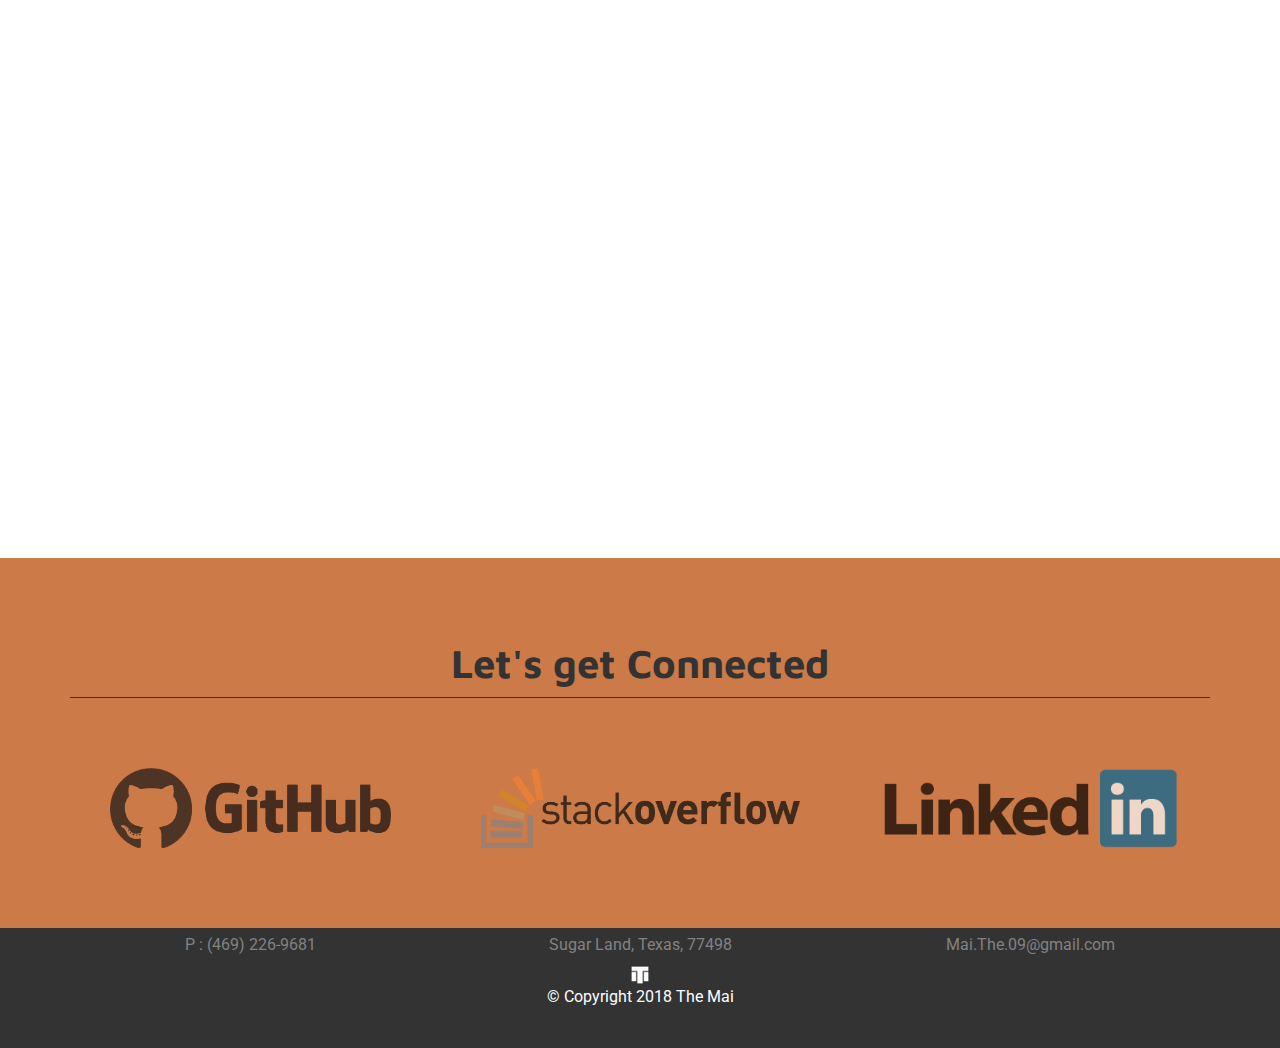
==== commit f8116464: "fix media queries for everything but header" ====
--- a/index.html
+++ b/index.html
@@ -17,7 +17,6 @@
 
     <link rel="icon" href="./assets/images/favicon.ico">
 
-
     <title>The Mai | I Make Things</title>
 </head>
 
@@ -27,14 +26,14 @@
         <div class="cointainer">
             <div class="row">
                 <!-- Sticky Logo + Text -->
-                <div class="logo-header col-lg-3">
+                <div class="logo-header col">
                     <a href="#">
                         <img class="logo" src="./assets/images/fullicon-lighter.png" alt="The Mai Logo" />
                         <h1>THE MAI</h1>
                     </a>
                 </div>
                 <!-- Sticky Navigation -->
-                <div class="col-lg-9 d-flex align-items-center justify-content-end">
+                <div class="col d-flex align-items-center justify-content-end">
                     <ul class="nav">
                         <li class="nav-item">
                             <a class="nav-link hvr-underline-from-center" href="#about-section">About</a>
@@ -56,7 +55,7 @@
         <div class="header-background"></div>
         <!-- Header Floating Text -->
         <div class="floating-text">
-            Hey there, My name is The Mai
+            Hey there, my name is The Mai
             <br/> I'm a full-stack developer
             <br/>
             <a href="#about-section">
@@ -69,16 +68,16 @@
 
     <!-- Start of Content -->
     <!-- About Section -->
-    <div id="about-section" class="content-wrapper">
+    <section id="about-section" class="content-wrapper">
         <div class="cointainer">
             <div class="content">
                 <div class="cointainer">
                     <h2 class="header-slate">About Me </h2>
                     <div class="row">
-                        <div class="col-lg-4 align-self-center">
+                        <div class="col col-md-4 col-12 align-self-center">
                             <image class="selfie" src="./assets/images/about-selfie.png" alt="Selfie" />
                         </div>
-                        <div class="col-lg-8">
+                        <div class="col col-md-8 col-12">
                             <p>
                                 Hi, My name is The Mai! My first name is pronounced Tay like in Taylor. I am a full-stack developer living in Houston, TX.
                                 I graduated from the University of Houston with a Bachelors in Hospitality..
@@ -103,61 +102,134 @@
                 </div>
             </div>
         </div>
-    </div>
+    </section>
     <!-- Portfolio Section -->
-    <div id="portfolio-section" class="content-wrapper">
+    <section id="portfolio-section" class="content-wrapper">
         <div class="cointainer">
             <div class="content">
                 <h2 class="header-slate">My Portfolio </h2>
-
-            </div>
-        </div>
-    </div>
+                <div class="row">
+                    <div class="card-slot col-lg-4 col-md-6 col-sm-12">
+                        <a href="#" class="card hvr-outline-out">
+                            <img class="card-img-top" src="./assets/images/placeholder.jpg" alt="Card Image" />
+                            <div class="card-body">
+                                <h5 class="card-title">Name of Project</h5>
+                                <p class="card-text">
+                                    This is some text that describes my project and makes you very curious and impressed
+                                </p>
+                            </div>
+                        </a>
+                    </div>
+                    <div class="card-slot col-lg-4 col-md-6 col-sm-12">
+                        <a href="#" class="card hvr-outline-out">
+                            <img class="card-img-top" src="./assets/images/placeholder.jpg" alt="Card Image" />
+                            <div class="card-body">
+                                <h5 class="card-title">Name of Project</h5>
+                                <p class="card-text">
+                                    This is some text that describes my project and makes you very curious and impressed
+                                </p>
+                            </div>
+                        </a>
+                    </div>
+                    <div class="card-slot col-lg-4 col-md-6 col-sm-12">
+                        <a href="#" class="card hvr-outline-out">
+                            <img class="card-img-top" src="./assets/images/placeholder.jpg" alt="Card Image" />
+                            <div class="card-body">
+                                <h5 class="card-title">Name of Project</h5>
+                                <p class="card-text">
+                                    This is some text that describes my project and makes you very curious and impressed
+                                </p>
+                            </div>
+                        </a>
+                    </div>
+                    <div class="card-slot col-lg-4 col-md-6 col-sm-12">
+                        <a href="#" class="card hvr-outline-out">
+                            <img class="card-img-top" src="./assets/images/placeholder.jpg" alt="Card Image" />
+                            <div class="card-body">
+                                <h5 class="card-title">Name of Project</h5>
+                                <p class="card-text">
+                                    This is some text that describes my project and makes you very curious and impressed
+                                </p>
+                            </div>
+                        </a>
+                    </div>
+                    <div class="card-slot col-lg-4 col-md-6 col-sm-12">
+                        <a href="#" class="card hvr-outline-out">
+                            <img class="card-img-top" src="./assets/images/placeholder.jpg" alt="Card Image" />
+                            <div class="card-body">
+                                <h5 class="card-title">Name of Project</h5>
+                                <p class="card-text">
+                                    This is some text that describes my project and makes you very curious and impressed
+                                </p>
+                            </div>
+                        </a>
+                    </div>
+                    <div class="card-slot col-lg-4 col-md-6 col-sm-12">
+                        <a href="#" class="card hvr-outline-out">
+                            <img class="card-img-top" src="./assets/images/placeholder.jpg" alt="Card Image" />
+                            <div class="card-body">
+                                <h5 class="card-title">Name of Project</h5>
+                                <p class="card-text">
+                                    This is some text that describes my project and makes you very curious and impressed
+                                </p>
+                            </div>
+                        </a>
+                    </div>
+                </div>
+            </div>
+        </div>
+
+        </div>
+        </div>
+    </section>
+
     <!-- Contact Section -->
-    <div id="contact-section" class="content-wrapper">
+    <section id="contact-section" class="content-wrapper">
         <div class="cointainer">
             <div class="content">
                 <h2 class="header-slate">Contact Me</h2>
             </div>
         </div>
-    </div>
+    </section>
+
     <!-- Connect Section -->
-    <div id="connect-section" class="content-wrapper">
+    <section id="connect-section" class="content-wrapper">
         <div class="cointainer">
             <div class="content">
                 <h2 class="header-slate">Let's get Connected</h2>
+                <!-- Social Media Icons Go here -->
                 <div class="row">
-                    <div class="col-4 text-center">
-                        <a href="https://github.com/RealTayy" target=”_blank” >
+                    <div class="soc-button col col-md-4 col-12 text-center">
+                        <a href="https://github.com/RealTayy" target=”_blank”>
                             <img class="connect-logo hvr-grow" src="./assets/images/github.png" alt="github logo" />
                         </a>
                     </div>
-                    <div class="col-4 text-center">
-                        <a href="https://stackoverflow.com/users/8123099/tay-mai" target=”_blank” >
+                    <div class="soc-button col col-md-4 col-12 text-center">
+                        <a href="https://stackoverflow.com/users/8123099/tay-mai" target=”_blank”>
                             <img class="connect-logo hvr-grow" src="./assets/images/stack.png" alt="stack overflow logo" />
                         </a>
                     </div>
-                    <div class="col-4 text-center">
-                        <a href="https://www.linkedin.com/in/the-mai-44703b91/" target=”_blank” >
+                    <div class="soc-button col col-md-4 col-12 text-center">
+                        <a href="https://www.linkedin.com/in/the-mai-44703b91/" target=”_blank”>
                             <img class="connect-logo hvr-grow" src="./assets/images/linked.png" alt="linkedin logo" />
                         </a>
                     </div>
                 </div>
             </div>
         </div>
-    </div>
+    </section>
 
     <!-- Footer -->
     <footer class="footer-wrapper">
         <div class="cointainer">
             <div class="row">
-                <div class="col text-center">
+                <div class="footer-text col text-center">
                     P : (469) 226-9681
                 </div>
-                <div class="col text-center">
+                <div class="footer-text col text-center">
                     Sugar Land, Texas, 77498
                 </div>
-                <div class="col text-center">
+                <div class="footer-text col text-center">
                     Mai.The.09@gmail.com
                 </div>
             </div>
@@ -170,7 +242,7 @@
             </div>
         </div>
     </footer>
-        
+
 </body>
 
 
--- a/assets/css/style.css
+++ b/assets/css/style.css
@@ -6,9 +6,8 @@
 
 .header-background {            
     position: fixed;
-    top: -70px; /* Set this to same as height in banner-wrapper pls */
-    background: url("../images/header-bg2.jpeg");
-    background-repeat: no-repeat;
+    top: 0;
+    background: url("../images/header-bg2.jpeg") no-repeat center;    
     background-size: cover;
     height: calc(100vh + 70px); /* Set this to same as height in banner-wrapper pls */
     width: inherit;
@@ -27,7 +26,7 @@
 }
 
 .cointainer {
-    width: 1100px;
+    width: 1140px;
     margin: auto;    
 }
 
@@ -58,7 +57,7 @@
 
 .floating-text {
     position: fixed;
-    width: 100%;         
+    width: inherit;         
     top: 35vh;
     font-size: 70px;    
     font-family: 'Open Sans', sans-serif;        
@@ -75,7 +74,7 @@
 .content-wrapper {        
     position: relative;  
     padding: 80px 0 80px 0;    
-    width: 100%;
+    width: inherit;
     background: white;
     border-top: 1px solid transparent;    
     font-family: 'Roboto', sans-serif;
@@ -115,7 +114,7 @@
 }
 
 /* Delete this part later pls */
-#portfolio-section, #contact-section {
+#contact-section {
     height: 1000px;
 }
 
@@ -133,7 +132,7 @@
 }
 
 .connect-logo {
-    opacity: .75;
+    opacity: .7;
     height: 80px;
 }
 
@@ -145,7 +144,7 @@
     position: relative;
     padding: 5px;      
     height: 120px;  
-    width: 100%;
+    width: inherit;
     background: #333;    
     font-family: 'Roboto', sans-serif;
     color: #828282;
@@ -159,4 +158,103 @@
 
 .copyright {
     color: #fff;
+}
+
+.card-slot {
+    padding: 15px;
+}
+
+.card {
+    color: #333;
+    border-width: 0px;    
+}
+
+.card:hover {
+    color: #333;
+}
+
+/* Large */
+@media (max-width: 1200px) and (min-width: 993px){
+    .cointainer {
+        width: 960px;
+    }
+    .connect-logo {        
+        height: 60px;
+    }
+    .floating-text {
+        font-size: 60px;
+    }
+}
+
+/* Medium */
+@media (max-width: 992px) {
+    .cointainer {
+        width: 720px;
+    }
+    .connect-logo {        
+        height: 40px;
+    }
+    .floating-text {
+        font-size: 45px;
+    }
+    .btn-header {
+        top: -20px;
+    }
+    .header-background {            
+        height: calc(100vh + 50px); /* Set this to same as height in banner-wrapper pls */
+    }    
+    .banner-wrapper {            
+        height: 50px; /* Change stuff in header-background when you change this pls*/
+    }
+    h1 {
+        font-size: 1.5rem;
+        line-height: 40px;
+    }
+    .logo {
+        width: 40px;
+        height: 40px;
+    }
+}
+
+/* Small */
+@media (max-width: 767px) {
+    .cointainer {
+        width: 540px;
+    }
+    .connect-logo {        
+        height: 100px;
+    }
+    .soc-button {
+        padding: 15px 0 15px 0;
+    }
+    .floating-text {        
+        font-size: 20px;
+    }
+    .btn-header {
+        top: 20px;
+    }
+    .selfie {
+        padding: 0 2rem 2rem 2rem;        
+        border: none;
+    }
+    
+}
+
+@media (max-width: 576px) {
+    .cointainer {
+        width: 100%;
+    }
+    .connect-logo {        
+        height: 60px;        
+    }
+    .col {
+        padding: 0;
+    }
+    .soc-button {
+        padding: 15px 0 15px 0;
+    }
+    .row {
+        width: 100%;
+        margin: 0;
+    }
 }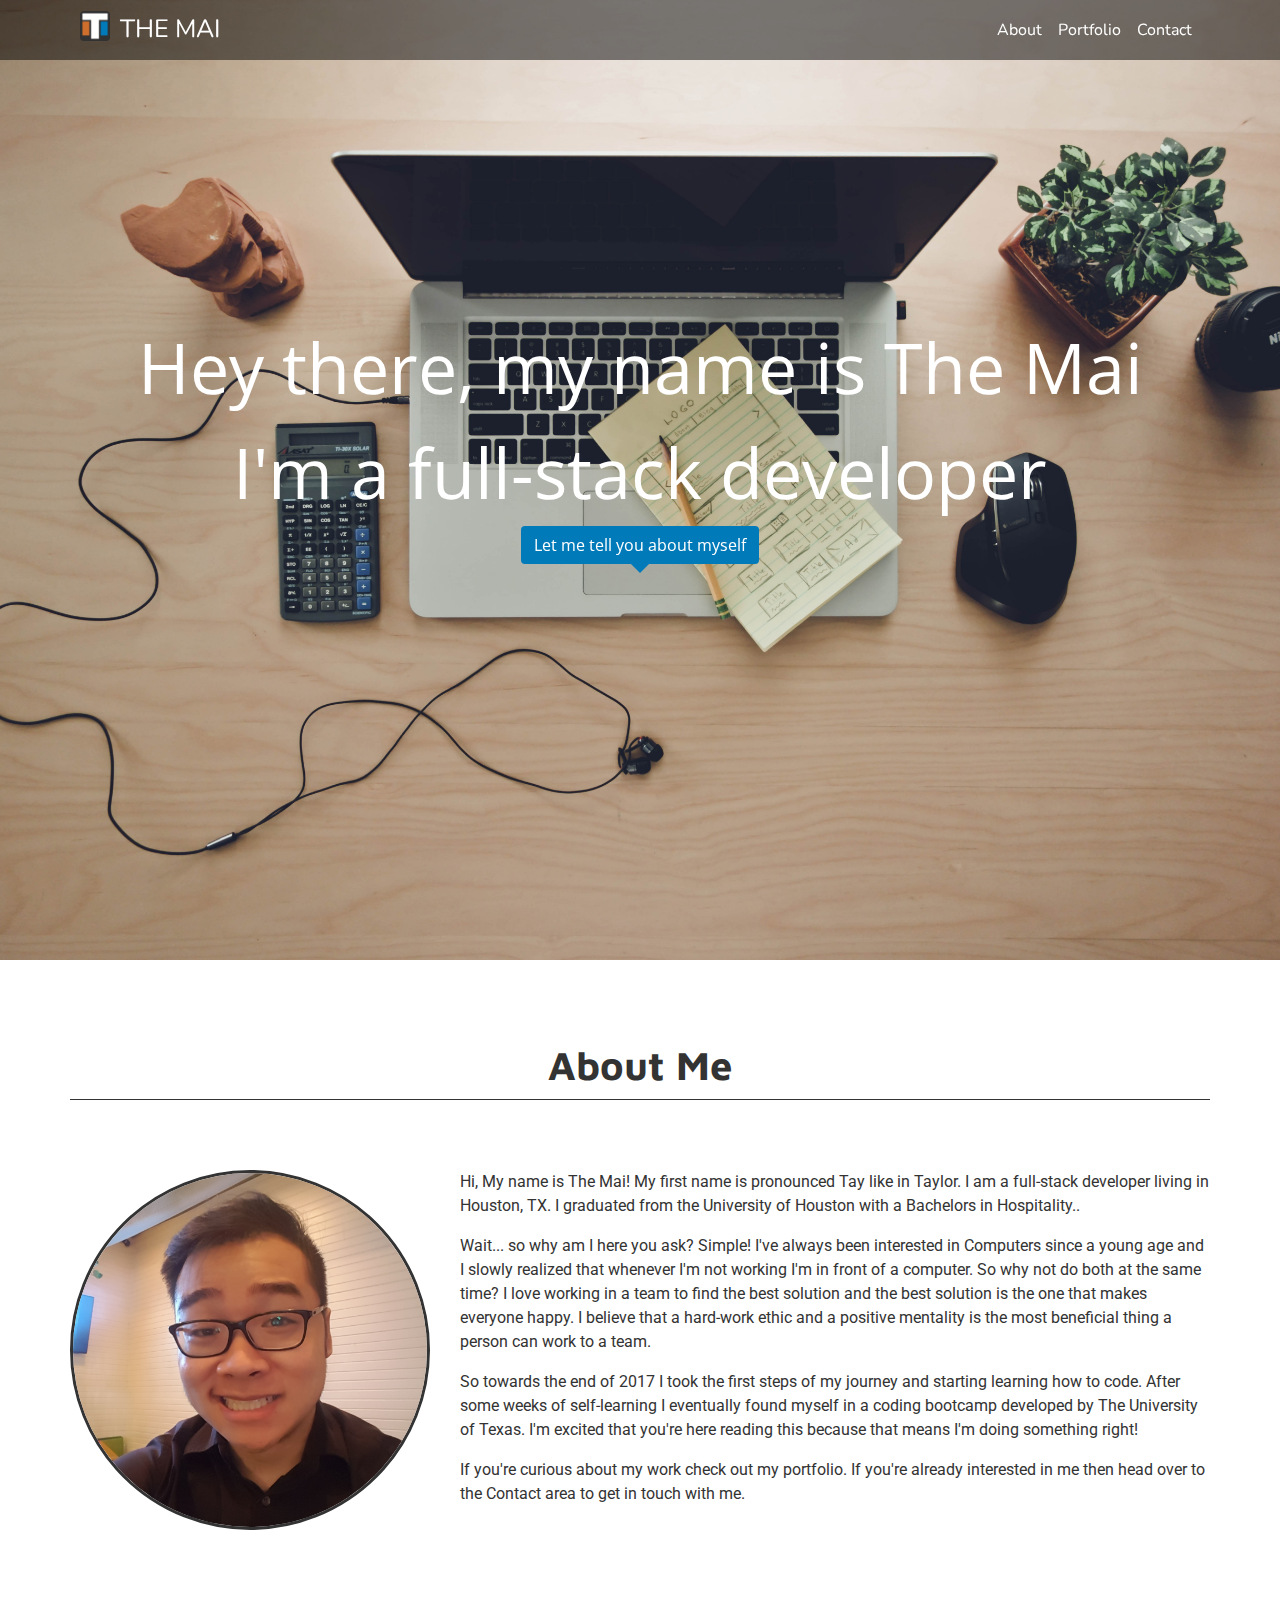
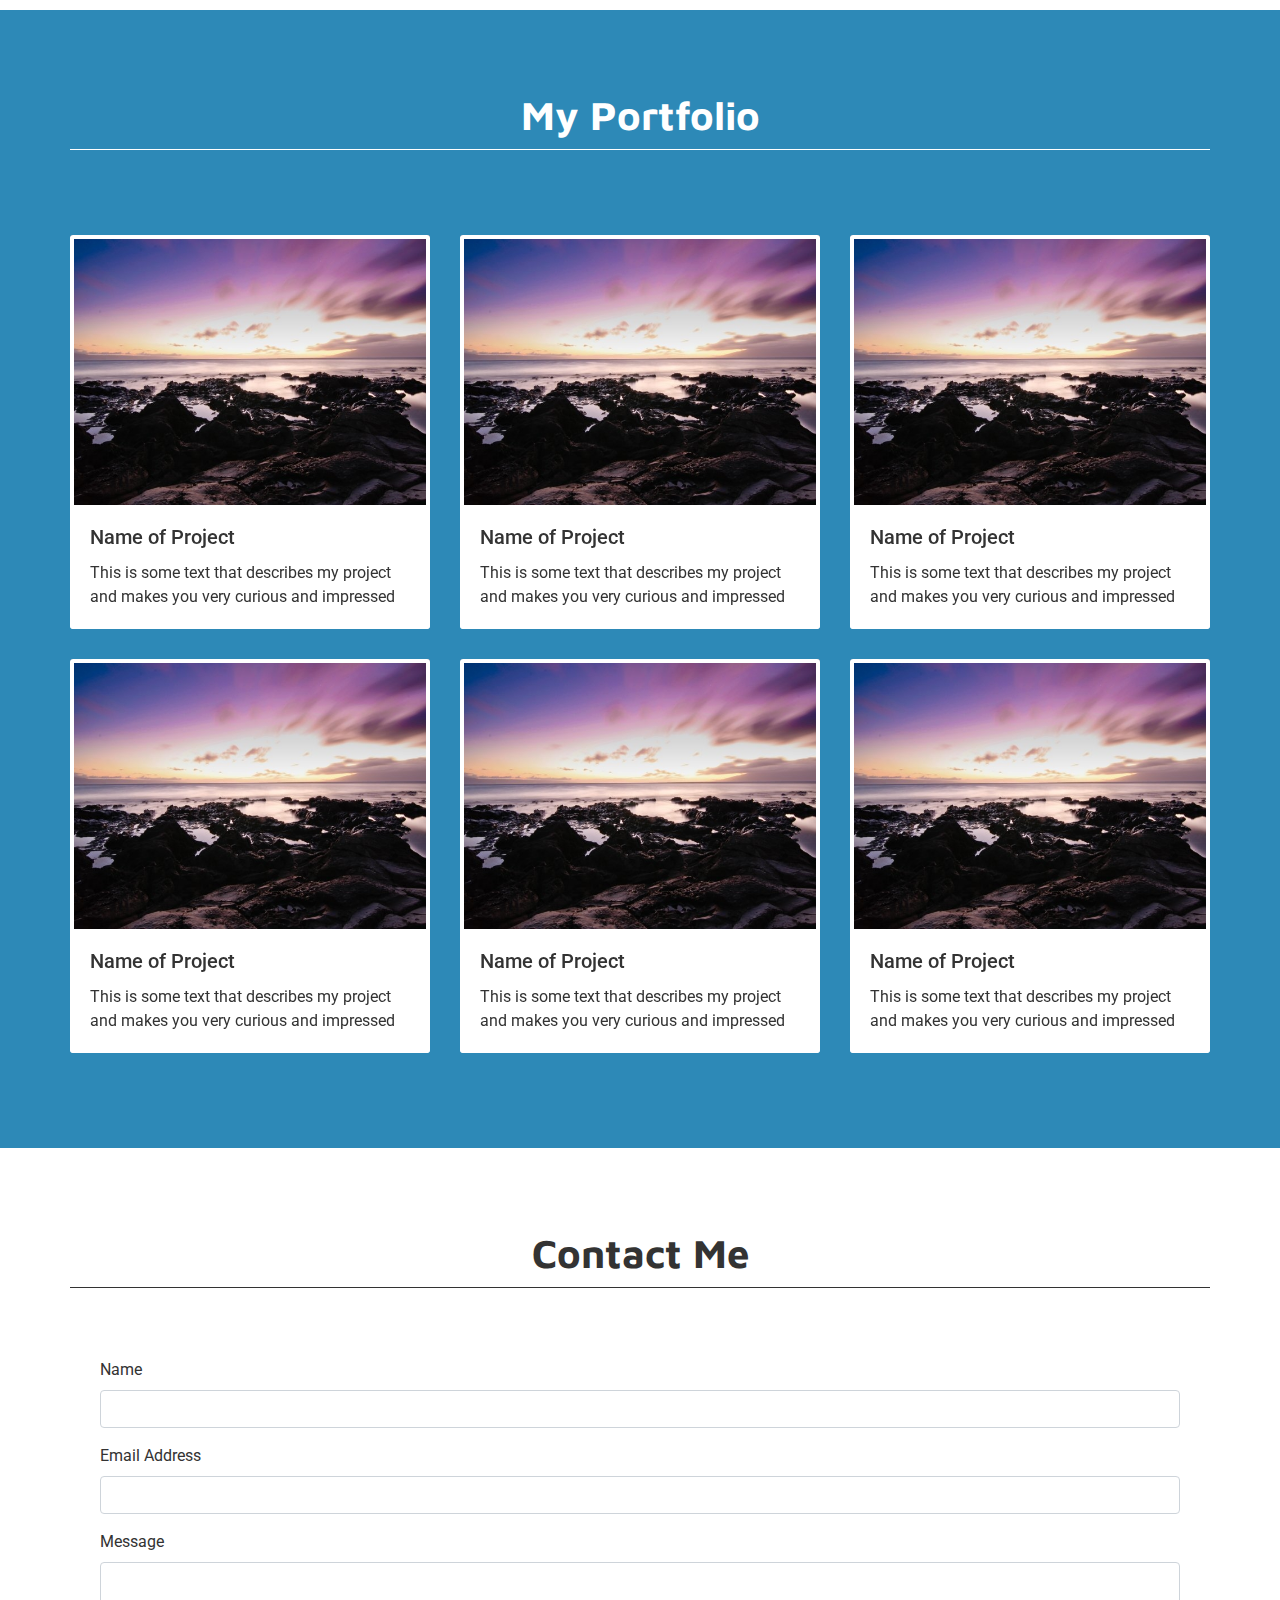
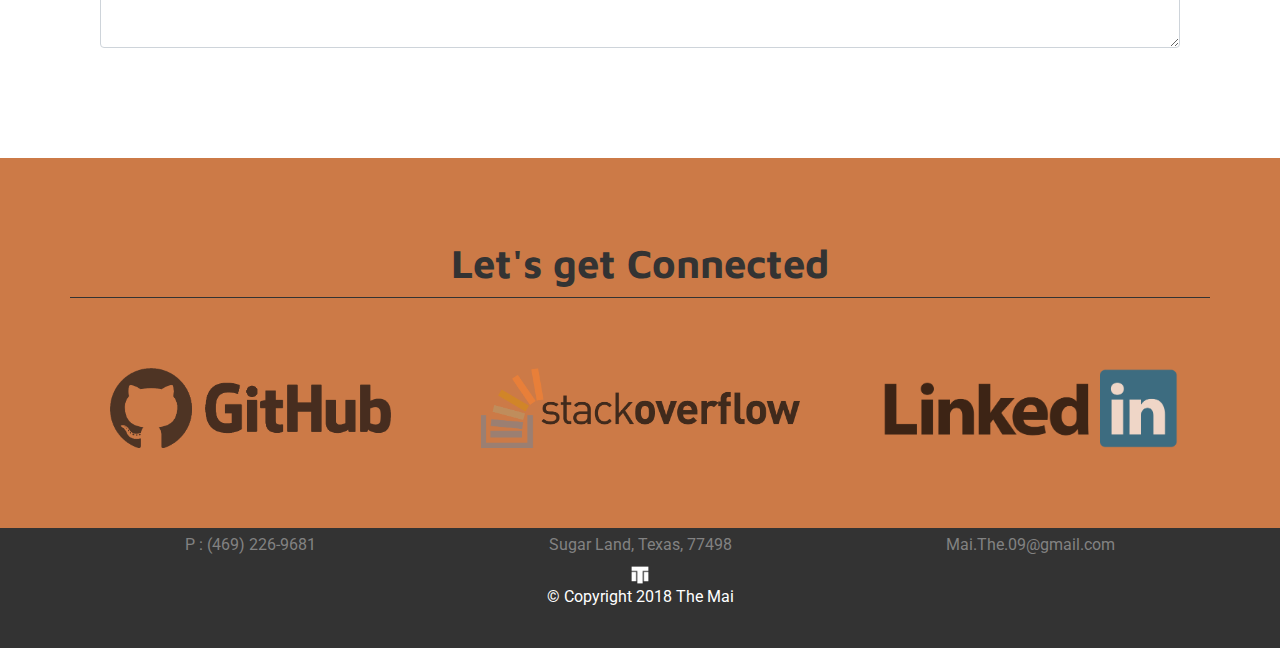
==== commit 36c3929d: "change header to bootstrap and fixed p margins" ====
--- a/index.html
+++ b/index.html
@@ -24,29 +24,29 @@
     <!-- Sticky Banner-->
     <div class="banner-wrapper sticky-top">
         <div class="cointainer">
-            <div class="row">
-                <!-- Sticky Logo + Text -->
-                <div class="logo-header col">
-                    <a href="#">
-                        <img class="logo" src="./assets/images/fullicon-lighter.png" alt="The Mai Logo" />
-                        <h1>THE MAI</h1>
-                    </a>
-                </div>
-                <!-- Sticky Navigation -->
-                <div class="col d-flex align-items-center justify-content-end">
-                    <ul class="nav">
-                        <li class="nav-item">
-                            <a class="nav-link hvr-underline-from-center" href="#about-section">About</a>
+            <nav class="navbar navbar-dark navbar-expand-lg">
+                <!-- Brand and Logo -->
+                <a class="navbar-brand" href="#">
+                    <img src="./assets/images/fullicon-lighter.png" class="logo d-inline-block align-top" alt="Logo">THE MAI
+                </a>
+                <button class="navbar-toggler" type="button" data-toggle="collapse" data-target="#navbarNav" aria-controls="navbarNav" aria-expanded="true"
+                    aria-label="Toggle navigation">
+                    <span class="navbar-toggler-icon"></span>
+                </button>
+                <div class="collapse navbar-collapse justify-content-end" id="navbarNav">
+                    <ul class="navbar-nav">
+                        <li class="nav-item active">
+                            <a class="nav-link" href="#about-section">About</a>
                         </li>
-                        <li class="nav-item">
-                            <a class="nav-link hvr-underline-from-center" href="#portfolio-section">Portfolio</a>
+                        <li class="nav-item active">
+                            <a class="nav-link" href="#portfolio-section">Portfolio</a>
                         </li>
-                        <li class="nav-item">
-                            <a class="nav-link hvr-underline-from-center" href="#contact-section">Contact</a>
+                        <li class="nav-item active">
+                            <a class="nav-link" href="#contact-section">Contact</a>
                         </li>
                     </ul>
                 </div>
-            </div>
+            </nav>
         </div>
     </div>
 
@@ -188,6 +188,20 @@
         <div class="cointainer">
             <div class="content">
                 <h2 class="header-slate">Contact Me</h2>
+                <form>
+                    <div class="form-group">
+                        <label for="nameForm">Name</label>
+                        <input id="nameForm" class="form-control">
+                    </div>
+                    <div class="form-group">
+                        <label for="emailForm">Email Address</label>
+                        <input id="emailForm" class="form-control">
+                    </div>
+                    <div class="form-group">
+                        <label for="messageForm">Message</label>
+                        <textarea class="form-control" id="messageForm" rows="3"></textarea>
+                    </div>
+                </form>
             </div>
         </div>
     </section>
--- a/assets/css/style.css
+++ b/assets/css/style.css
@@ -9,32 +9,42 @@
     top: 0;
     background: url("../images/header-bg2.jpeg") no-repeat center;    
     background-size: cover;
-    height: calc(100vh + 70px); /* Set this to same as height in banner-wrapper pls */
+    height: calc(100vh + 60px); /* Set this to same as height in banner-wrapper pls */
     width: inherit;
 }
 
 .banner-wrapper {            
-    margin: auto;
+    margin: auto;    
+    font-family: 'Nunito', sans-serif;        
     background: url("../images/black50.png");
-    font-family: 'Nunito', sans-serif;    
-    padding: 5px;
-    height: 70px; /* Change stuff in header-background when you change this pls*/
+    height: 60px; /* Change stuff in header-background when you change this pls*/
 }
 
 .header-bg {    
     width: inherit;             
+}
+
+.navbar {    
+    width: inherit;    
+    height: 60px;
+    background: none; 
+    padding: 0 10px 0 10px;           
+}
+
+.navbar-brand {
+    font-size: 25px;
+}
+
+.logo {
+    height: 30px;
+    width: 30px;
+    margin-right: 10px;
+
 }
 
 .cointainer {
     width: 1140px;
     margin: auto;    
-}
-
-.logo {
-    width: 60px;
-    height: 60px;
-    float: left;
-    margin-right: 10px;
 }
 
 h1 {    
@@ -42,17 +52,6 @@
     color: #ffffff;
     line-height: 60px;
     margin: 0;
-}
-
-.nav-link {    
-    font-size: 20px;
-    padding: 3px 10px 3px 10px;
-
-    color: #fff;    
-}
-
-.nav-link:hover {
-    color: #fff; 
 }
 
 .floating-text {
@@ -113,11 +112,6 @@
     border: 3px solid #333;
 }
 
-/* Delete this part later pls */
-#contact-section {
-    height: 1000px;
-}
-
 #portfolio-section {
     background: #2D89B7;
     color: #fff;
@@ -125,6 +119,10 @@
 
 #portfolio-section .header-slate {
     border-color: #fff;
+}
+
+form {
+    margin: 30px;
 }
 
 #connect-section {
@@ -200,16 +198,6 @@
     .btn-header {
         top: -20px;
     }
-    .header-background {            
-        height: calc(100vh + 50px); /* Set this to same as height in banner-wrapper pls */
-    }    
-    .banner-wrapper {            
-        height: 50px; /* Change stuff in header-background when you change this pls*/
-    }
-    h1 {
-        font-size: 1.5rem;
-        line-height: 40px;
-    }
     .logo {
         width: 40px;
         height: 40px;
@@ -237,6 +225,9 @@
         padding: 0 2rem 2rem 2rem;        
         border: none;
     }
+    p {
+        margin: 0 16px 16px 16px;
+    }
     
 }
 
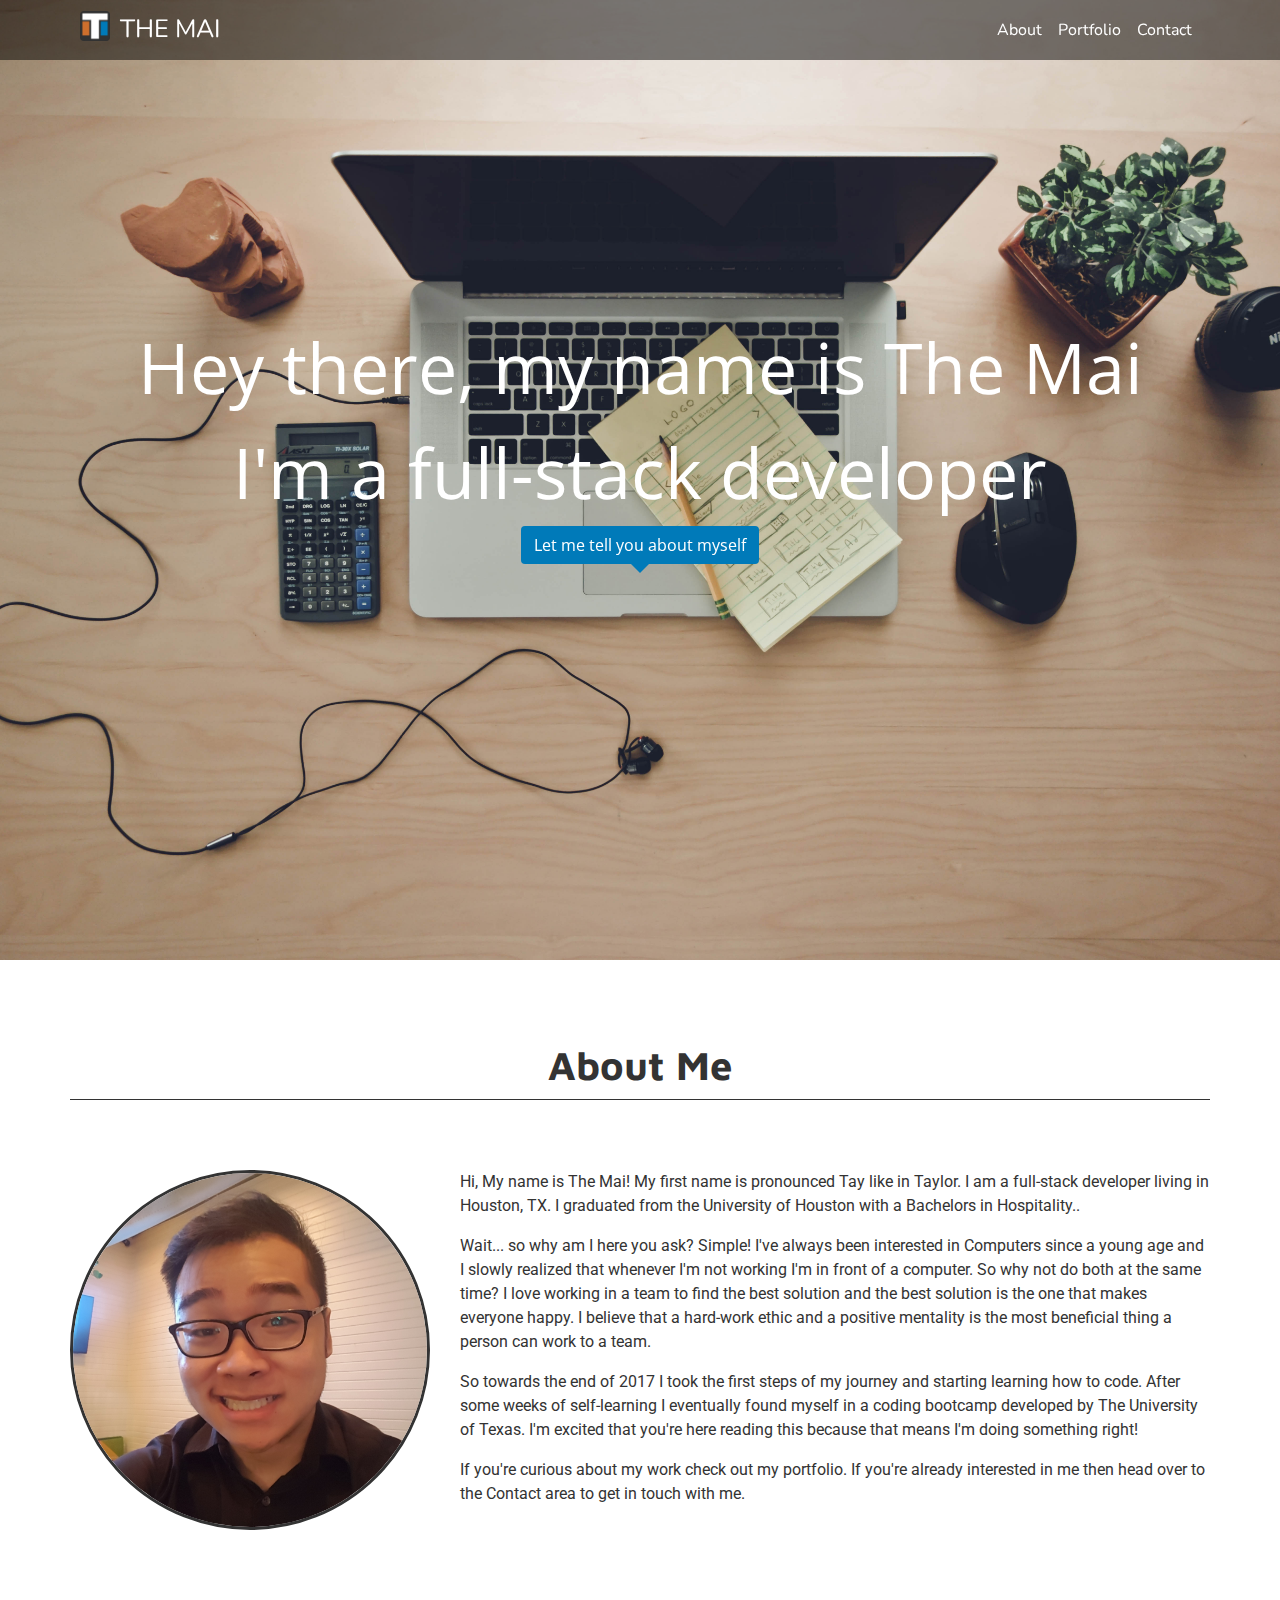
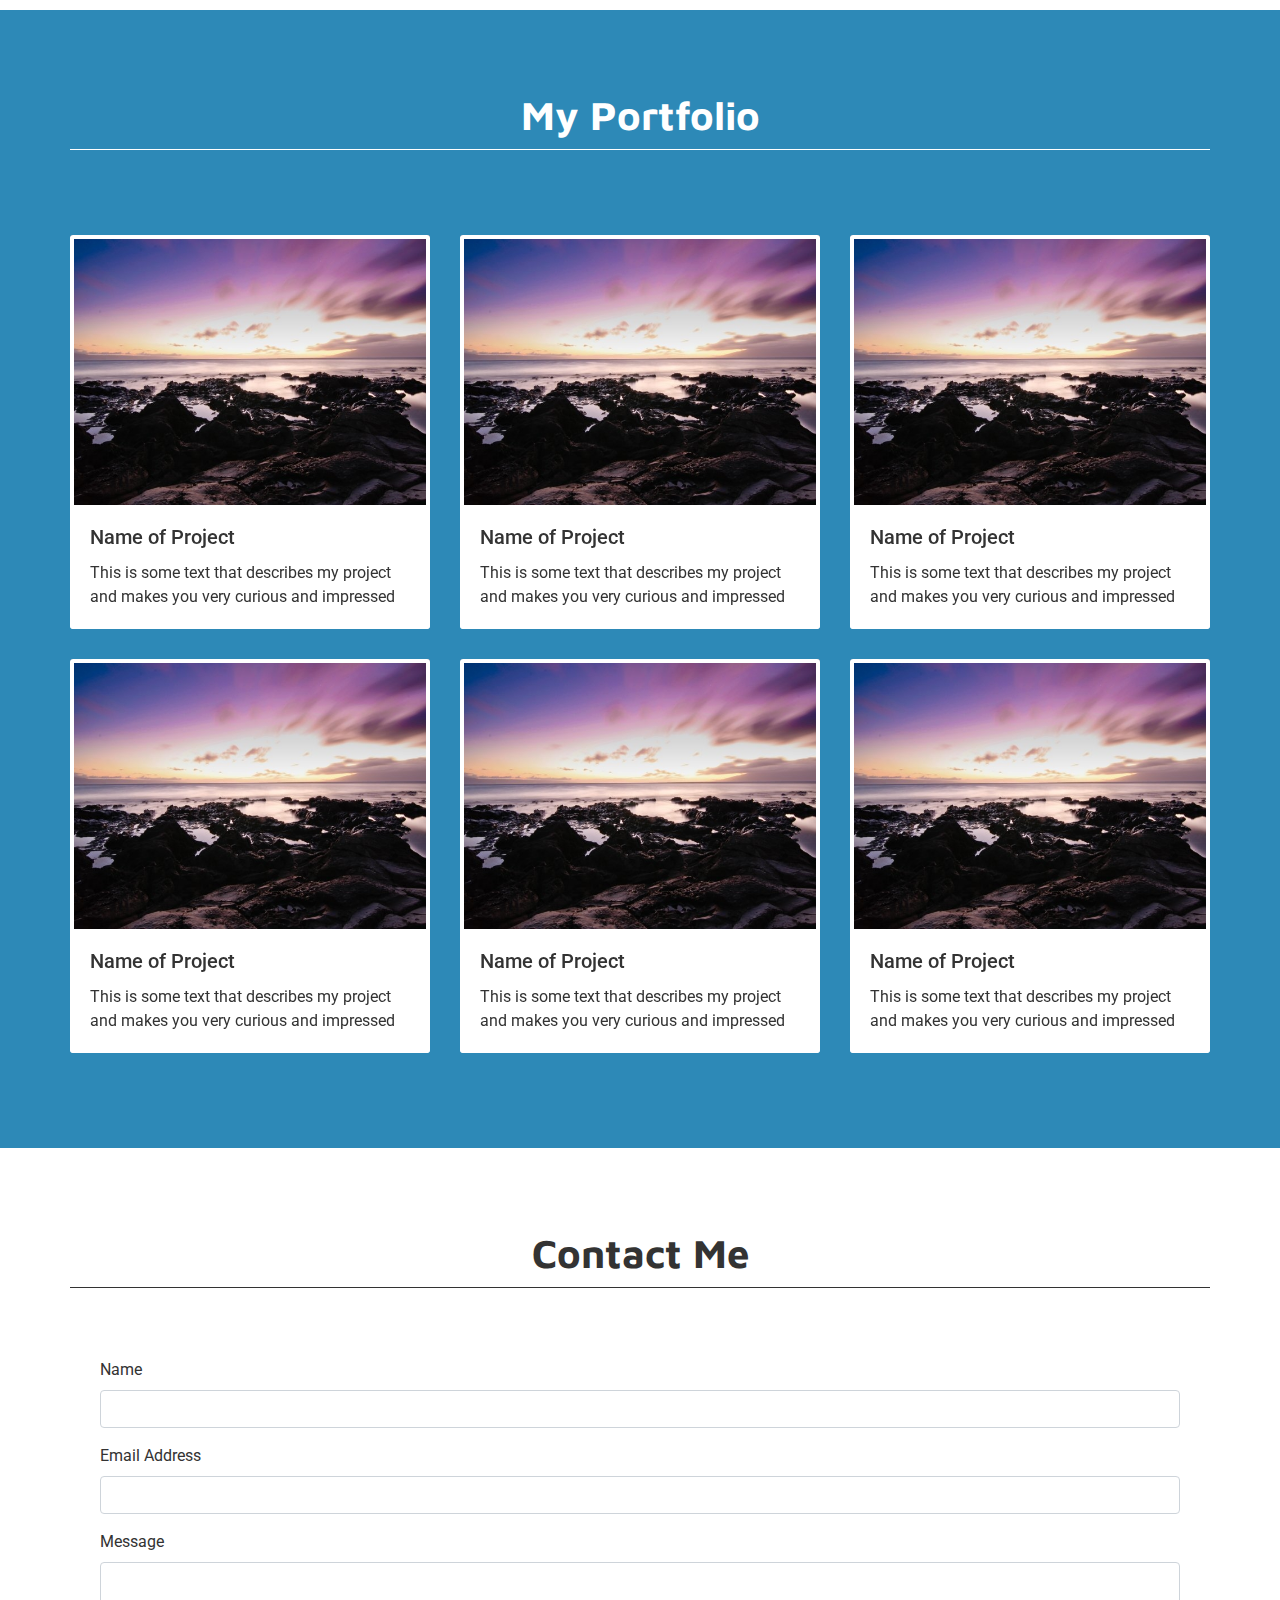
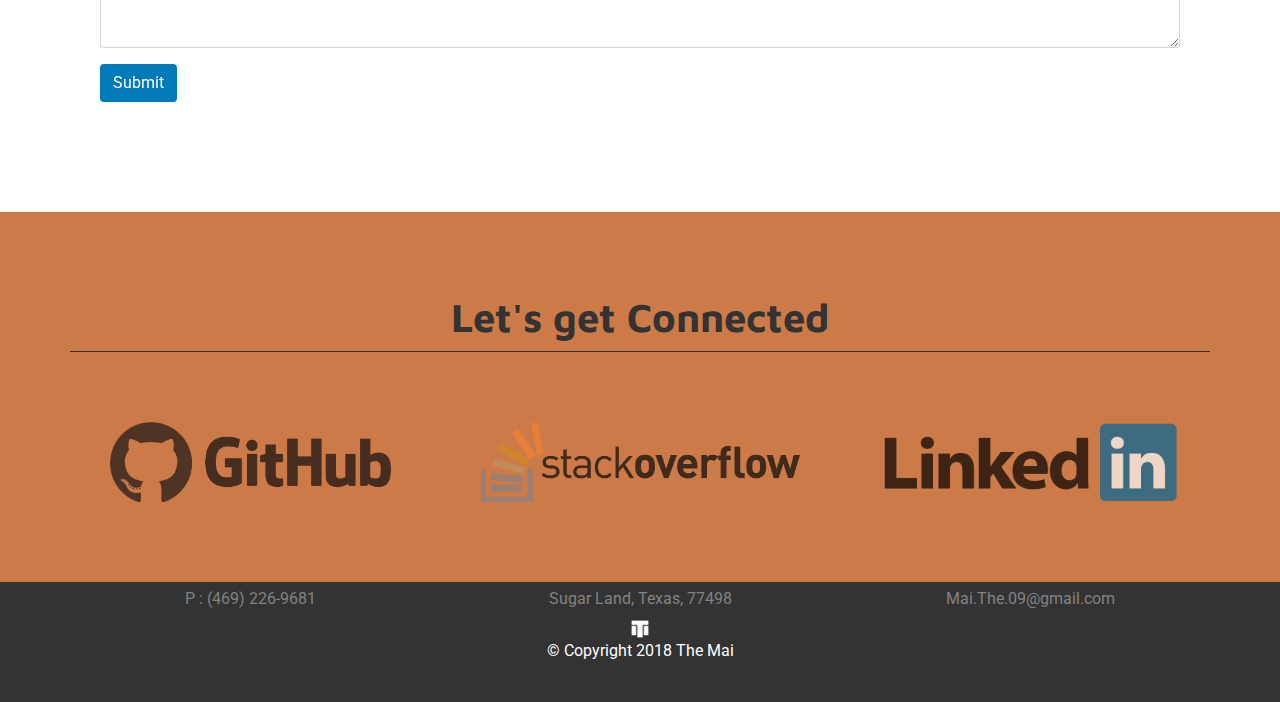
==== commit c6a066a2: "add connect submit button" ====
--- a/index.html
+++ b/index.html
@@ -36,13 +36,13 @@
                 <div class="collapse navbar-collapse justify-content-end" id="navbarNav">
                     <ul class="navbar-nav">
                         <li class="nav-item active">
-                            <a class="nav-link" href="#about-section">About</a>
+                            <a class="nav-link hvr-underline-from-center" href="#about-section">About</a>
                         </li>
                         <li class="nav-item active">
-                            <a class="nav-link" href="#portfolio-section">Portfolio</a>
+                            <a class="nav-link hvr-underline-from-center" href="#portfolio-section">Portfolio</a>
                         </li>
                         <li class="nav-item active">
-                            <a class="nav-link" href="#contact-section">Contact</a>
+                            <a class="nav-link hvr-underline-from-center" href="#contact-section">Contact</a>
                         </li>
                     </ul>
                 </div>
@@ -201,6 +201,9 @@
                         <label for="messageForm">Message</label>
                         <textarea class="form-control" id="messageForm" rows="3"></textarea>
                     </div>
+                    <button class="btn btn-header hvr-grow">
+                        Submit
+                    </button>
                 </form>
             </div>
         </div>
--- a/assets/css/style.css
+++ b/assets/css/style.css
@@ -64,9 +64,12 @@
     text-align: center;             
 }
 
-.btn-header {    
+.btn {
     background: #007AB9;
-    color: #fff;    
+    color: #fff; 
+}
+
+.btn-header {       
     top:-40px;    
 }
 
